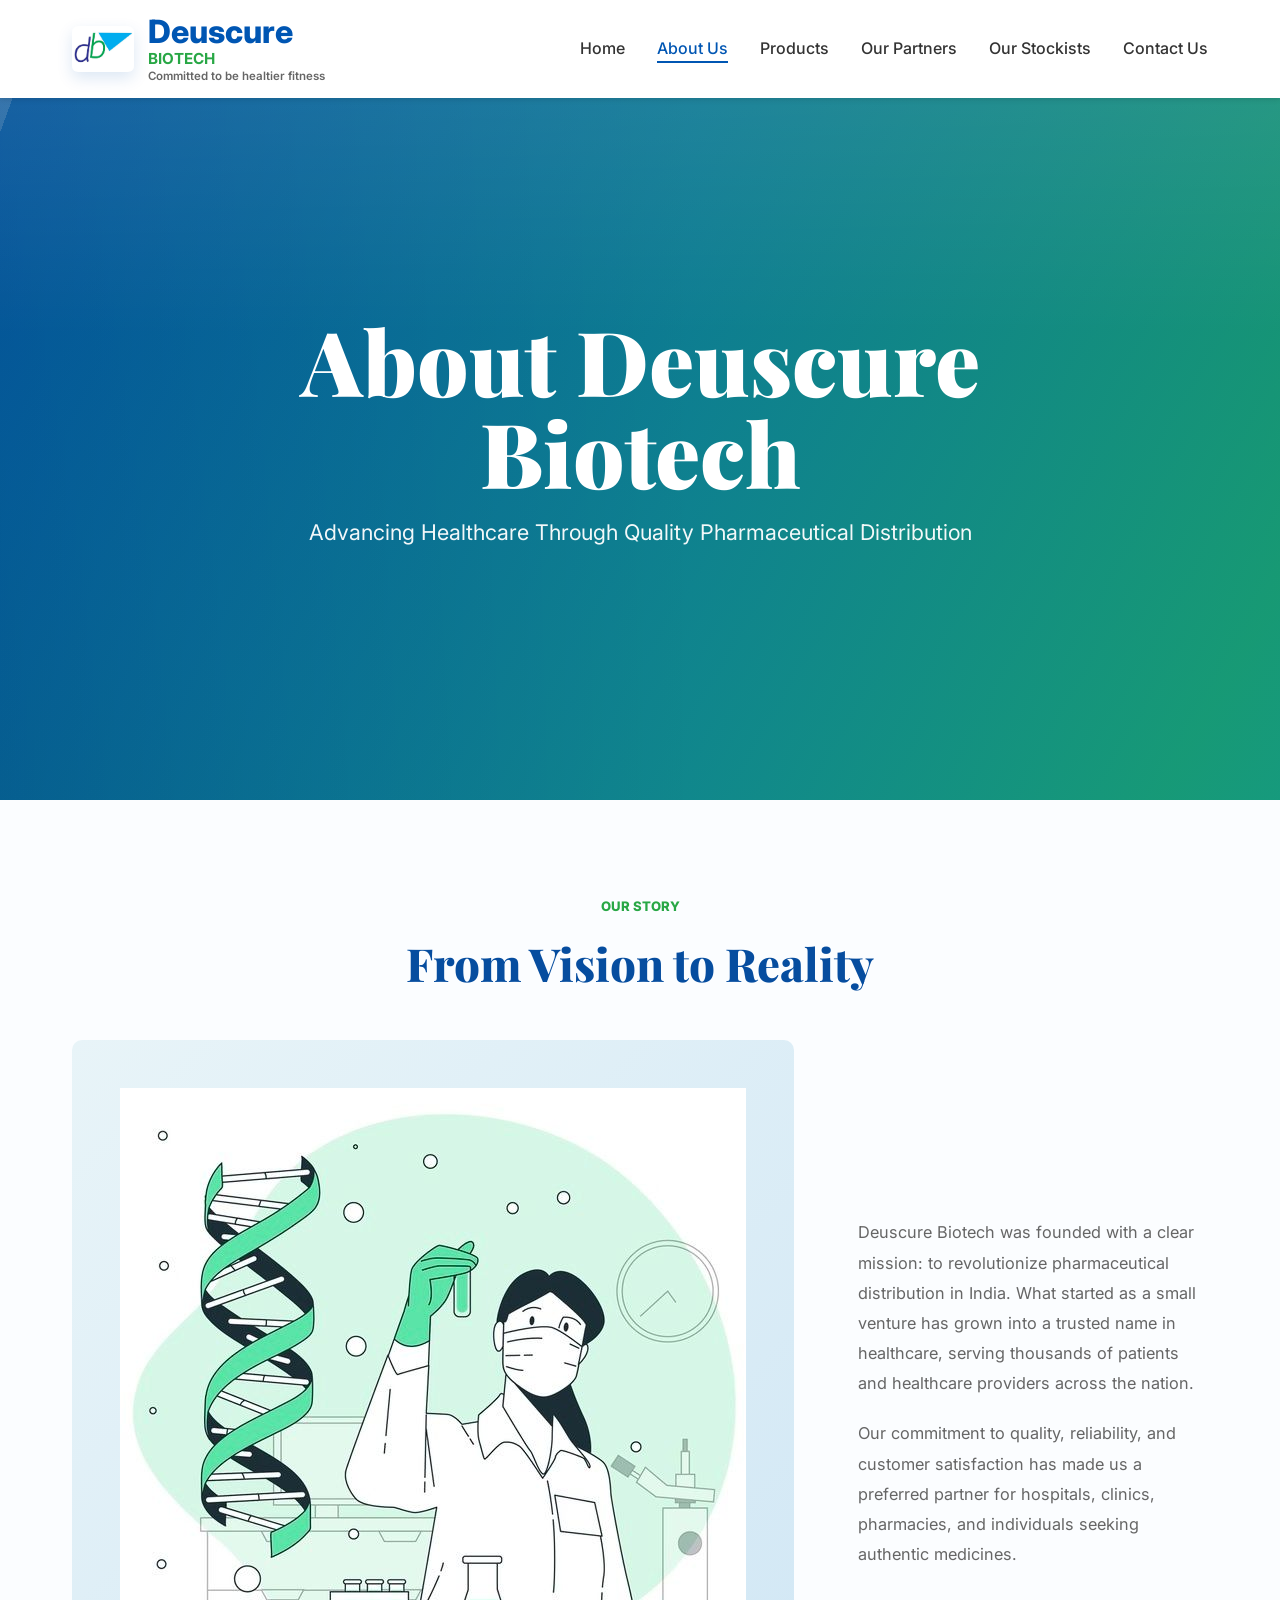
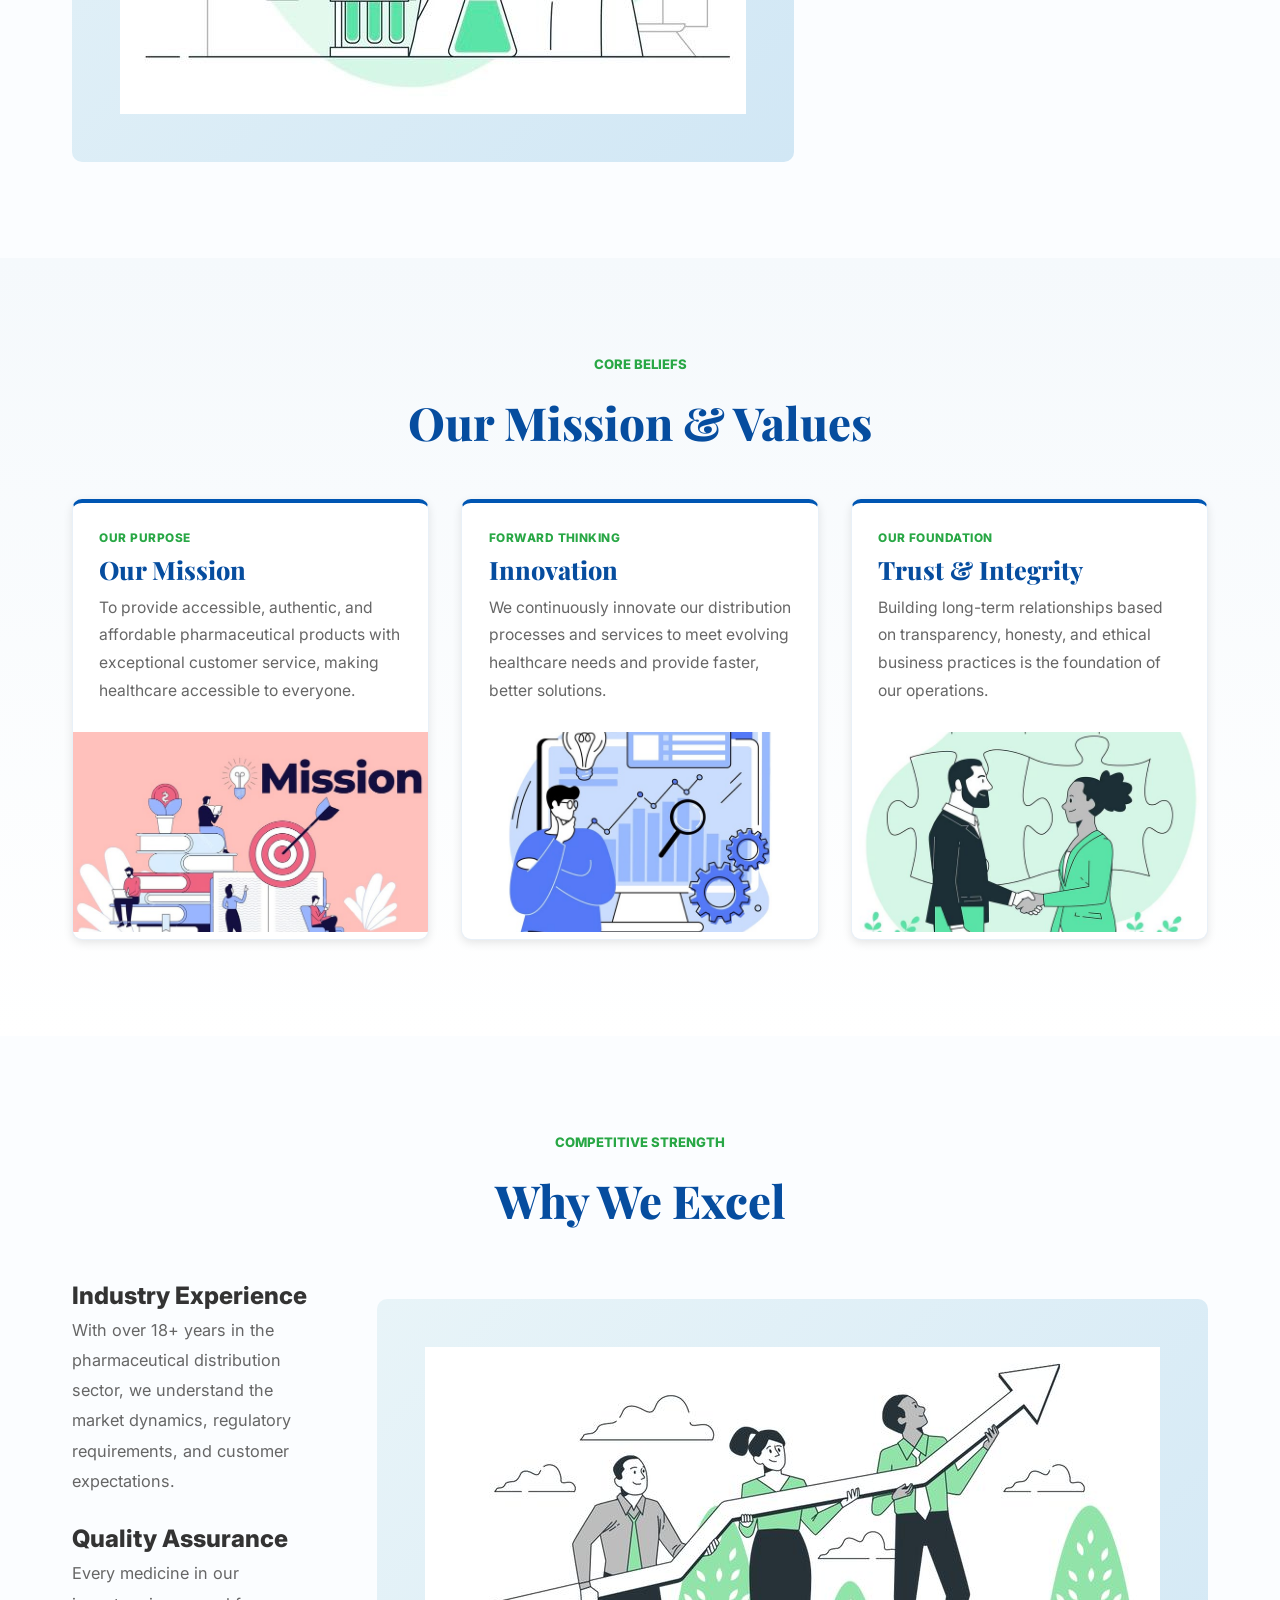
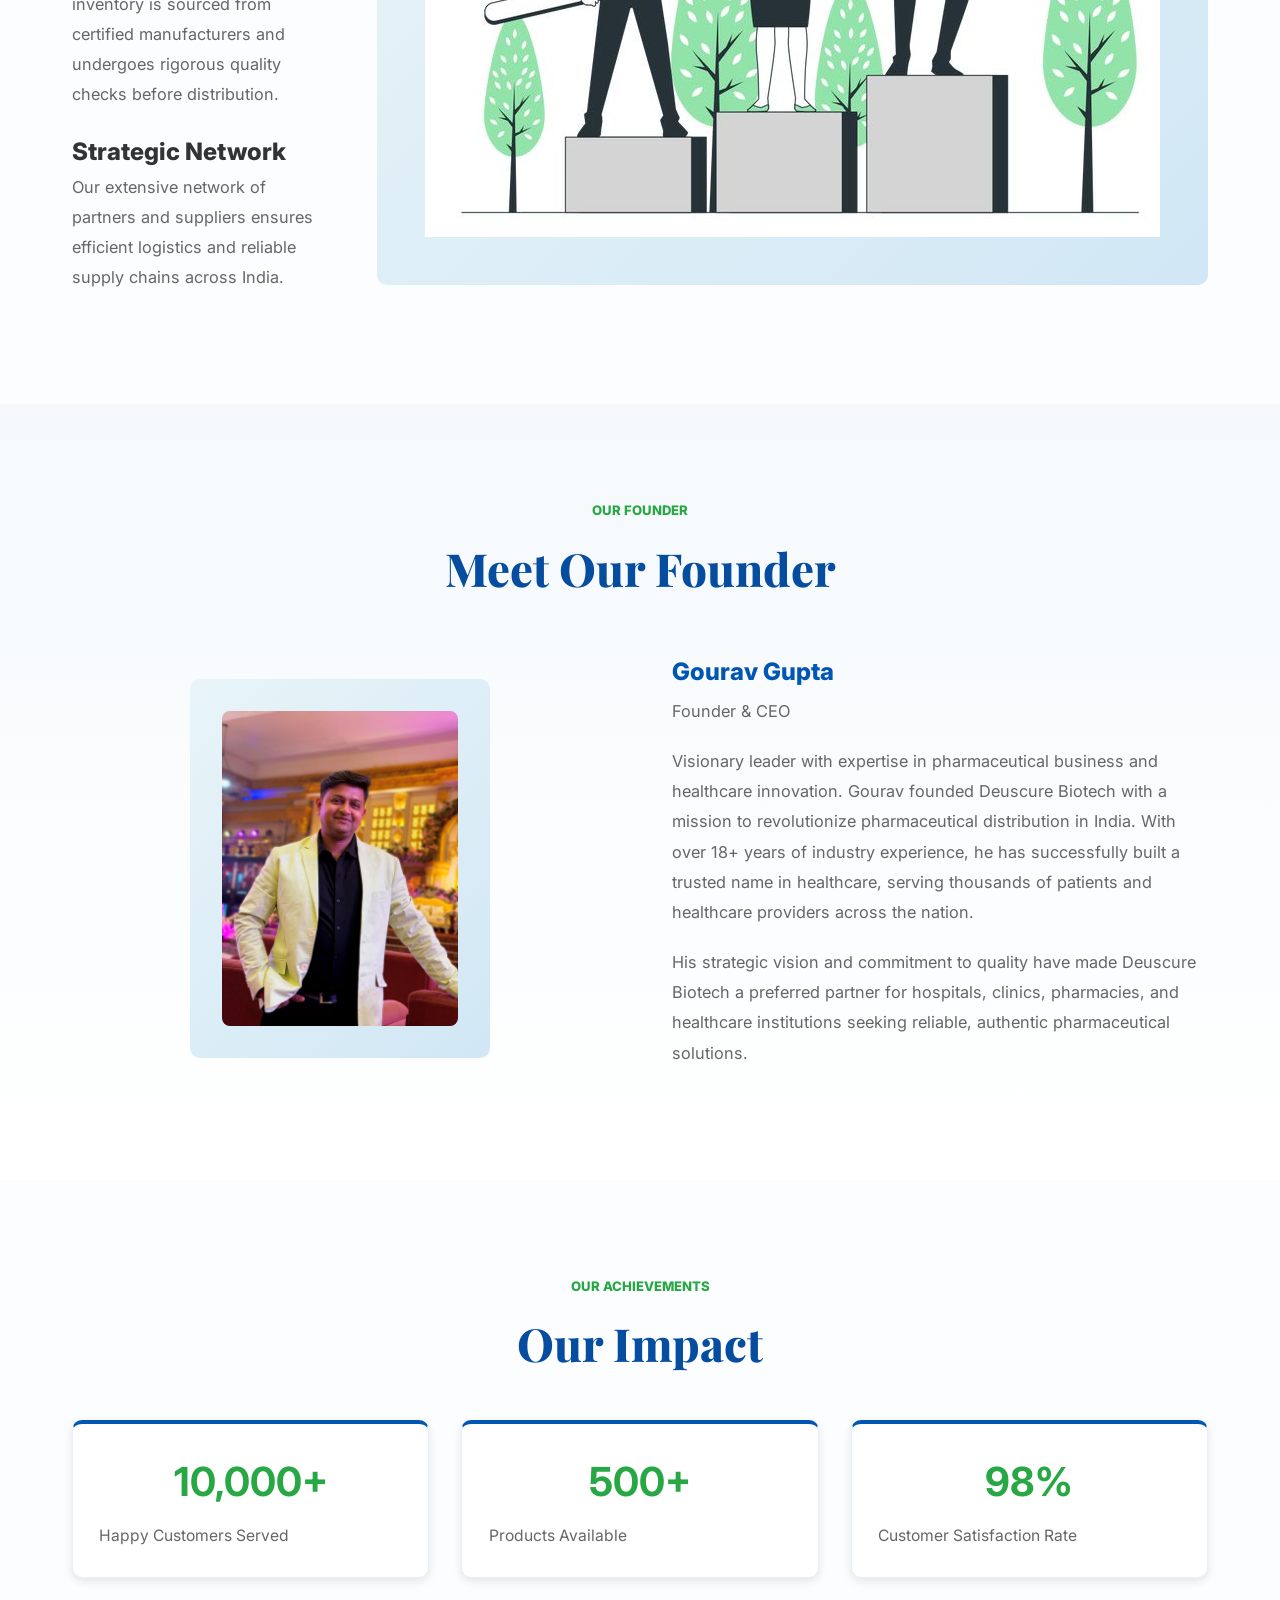
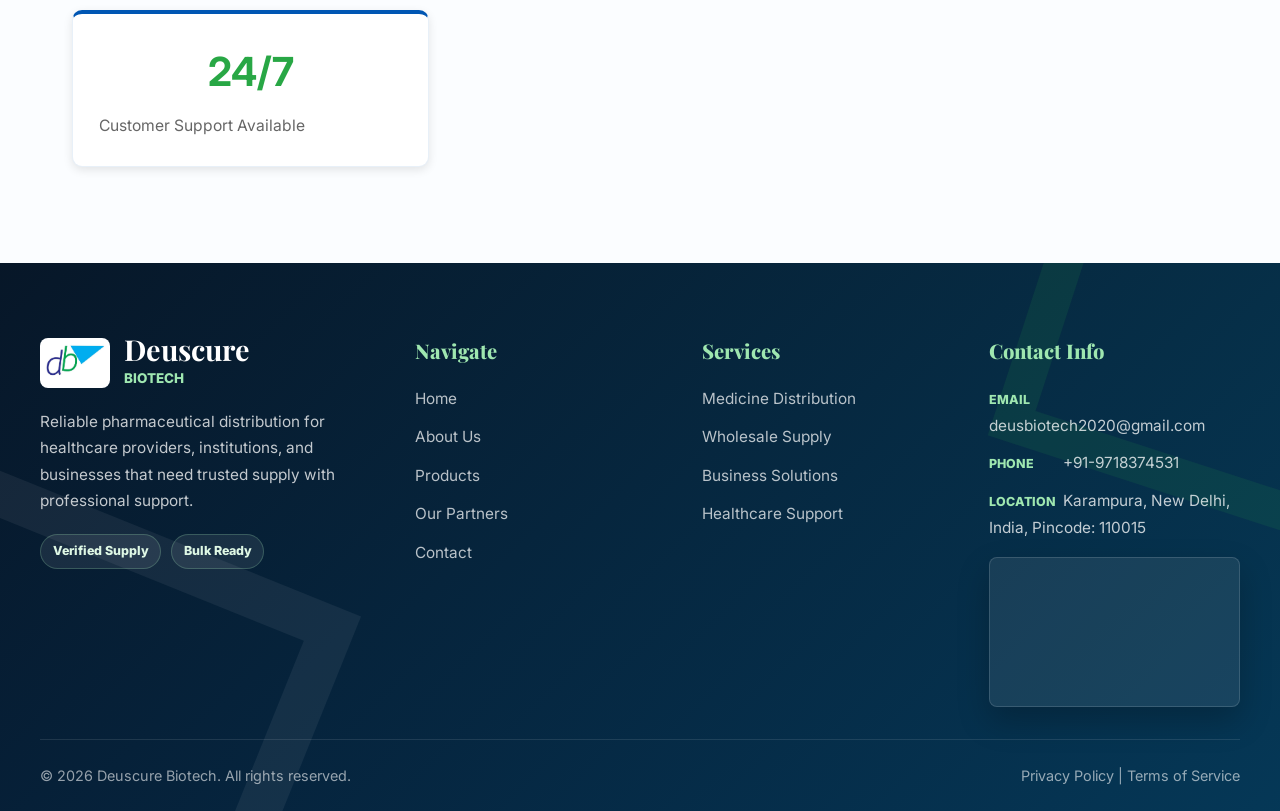
==== about.html @ aea845fb "Deuscure" ====
<!DOCTYPE html>
<html lang="en">
<head>
    <meta charset="UTF-8">
    <meta name="viewport" content="width=device-width, initial-scale=1.0">
    <title>About Us - Deuscure Biotech</title>
    <link rel="icon" href="IMAGES/LANDING-PAGE/favicon.ico" type="image/x-icon">
    <link rel="preconnect" href="https://fonts.googleapis.com">
    <link rel="preconnect" href="https://fonts.gstatic.com" crossorigin>
    <link href="https://fonts.googleapis.com/css2?family=Inter:wght@400;500;600;700;800;900&family=Playfair+Display:wght@700;800&display=swap" rel="stylesheet">
    <link rel="stylesheet" href="styles.css">
</head>
<body class="landing-page">
    <!-- Loading Animation -->
    <div class="splash-screen">
        <div class="splash-content">
            <div class="splash-logo-container">
                <div class="splash-logo-glow"></div>
                <div class="splash-logo">
                    <img src="IMAGES/LANDING-PAGE/Nev-bag-logo.jpeg" alt="Deuscure Biotech logo">
                </div>
            </div>
            <div class="splash-text">
                <div class="brand-name">Deuscure</div>
                <div class="brand-subtitle">Biotech</div>
            </div>
            <div class="loading-dots">
                <div class="dot"></div>
                <div class="dot"></div>
                <div class="dot"></div>
            </div>
        </div>
    </div>

    <!-- Header & Navigation -->
    <header>
        <nav class="navbar">
            <a href="index.html" class="logo landing-logo">
                <img class="nav-logo-image" src="IMAGES/LANDING-PAGE/Nev-bag-logo.jpeg" alt="Deuscure Biotech logo">
                <span class="brand-wordmark">
                    <span class="brand-main">Deuscure</span>
                    <span class="brand-sub">Biotech</span>
                    <span class="brand-tagline">Committed to be healtier fitness</span>
                </span>
            </a>
            <ul>
                <li><a href="index.html" class="nav-link">Home</a></li>
                <li><a href="about.html" class="nav-link">About Us</a></li>
                <li><a href="products.html" class="nav-link">Products</a></li>
                <li><a href="partners.html" class="nav-link">Our Partners</a></li>
                <li><a href="stockits.html" class="nav-link">Our Stockists</a></li>
                <li><a href="contact.html" class="nav-link">Contact Us</a></li>
            </ul>
            <button class="mobile-toggle">☰</button>
        </nav>
    </header>

    <!-- Hero Section -->
    <section class="hero landing-hero">
        <div class="hero-content">
            <h1>About Deuscure Biotech</h1>
            <p>Advancing Healthcare Through Quality Pharmaceutical Distribution</p>
        </div>
    </section>

    <!-- Company Info Section -->
    <section class="container landing-section">
        <p class="section-eyebrow">Our Story</p>
        <h2 class="section-title">From Vision to Reality</h2>
        <div class="about-grid landing-trust-grid" style="margin-top: 2.5rem;">
            <div class="about-image">
                <img src="IMAGES/ABOUT-US/Our Story.jpg" alt="Our Story - Deuscure Biotech journey">
            </div>
            <div class="about-content">
                <p>Deuscure Biotech was founded with a clear mission: to revolutionize pharmaceutical distribution in India. What started as a small venture has grown into a trusted name in healthcare, serving thousands of patients and healthcare providers across the nation.</p>
                <p style="margin-top: 1.25rem;">Our commitment to quality, reliability, and customer satisfaction has made us a preferred partner for hospitals, clinics, pharmacies, and individuals seeking authentic medicines.</p>
            </div>
        </div>
    </section>

    <!-- Mission & Values Section -->
    <section class="landing-muted-section">
        <div class="container landing-section">
            <p class="section-eyebrow">Core Beliefs</p>
            <h2 class="section-title">Our Mission & Values</h2>
            
            <div class="cards-grid landing-services-grid" style="margin-top: 2.5rem;">
                <div class="card service-card">
                    <div class="card-body">
                        <p class="service-label">Our Purpose</p>
                        <h3 class="card-title">Our Mission</h3>
                        <p class="card-text">To provide accessible, authentic, and affordable pharmaceutical products with exceptional customer service, making healthcare accessible to everyone.</p>
                    </div>
                    <img src="IMAGES/ABOUT-US/Our Mission.jpeg" alt="Our Mission" style="width: 100%; height: 200px; object-fit: cover; margin-top: auto;">
                </div>

                <div class="card service-card">
                    <div class="card-body">
                        <p class="service-label">Forward Thinking</p>
                        <h3 class="card-title">Innovation</h3>
                        <p class="card-text">We continuously innovate our distribution processes and services to meet evolving healthcare needs and provide faster, better solutions.</p>
                    </div>
                    <img src="IMAGES/ABOUT-US/Innovation.jpg" alt="Innovation" style="width: 100%; height: 200px; object-fit: cover; margin-top: auto;">
                </div>

                <div class="card service-card">
                    <div class="card-body">
                        <p class="service-label">Our Foundation</p>
                        <h3 class="card-title">Trust & Integrity</h3>
                        <p class="card-text">Building long-term relationships based on transparency, honesty, and ethical business practices is the foundation of our operations.</p>
                    </div>
                    <img src="IMAGES/ABOUT-US/Trust & Integrity.jpg" alt="Trust & Integrity" style="width: 100%; height: 200px; object-fit: cover; margin-top: auto;">
                </div>
            </div>
        </div>
    </section>

    <!-- Company Details Section -->
    <section class="container landing-section">
        <p class="section-eyebrow">Competitive Strength</p>
        <h2 class="section-title">Why We Excel</h2>
        <div class="about-grid landing-trust-grid" style="margin-top: 2.5rem;">
            <div class="about-content">
                <h3>Industry Experience</h3>
                <p>With over 18+ years in the pharmaceutical distribution sector, we understand the market dynamics, regulatory requirements, and customer expectations.</p>
                
                <h3 style="margin-top: 1.5rem;">Quality Assurance</h3>
                <p>Every medicine in our inventory is sourced from certified manufacturers and undergoes rigorous quality checks before distribution.</p>
                
                <h3 style="margin-top: 1.5rem;">Strategic Network</h3>
                <p>Our extensive network of partners and suppliers ensures efficient logistics and reliable supply chains across India.</p>
            </div>
            <div class="about-image">
                <img src="IMAGES/ABOUT-US/Competitive Strength.jpg" alt="Competitive Strength - Why We Excel">
            </div>
        </div>
    </section>

    <!-- Team Section -->
    <section class="landing-muted-section">
        <div class="container landing-section">
            <p class="section-eyebrow">Our Founder</p>
            <h2 class="section-title">Meet Our Founder</h2>
            
            <div class="about-grid landing-trust-grid" style="margin-top: 3rem;">
                <div class="founder-image">
                    <img src="IMAGES/ABOUT-US/Founder-Pic.JPG" alt="Gourav Gupta - Founder & CEO">
                </div>
                <div class="about-content">
                    <h3 class="member-name">Gourav Gupta</h3>
                    <p class="member-role">Founder & CEO</p>
                    <p style="margin-top: 1.25rem;">Visionary leader with expertise in pharmaceutical business and healthcare innovation. Gourav founded Deuscure Biotech with a mission to revolutionize pharmaceutical distribution in India. With over 18+ years of industry experience, he has successfully built a trusted name in healthcare, serving thousands of patients and healthcare providers across the nation.</p>
                    <p style="margin-top: 1.25rem;">His strategic vision and commitment to quality have made Deuscure Biotech a preferred partner for hospitals, clinics, pharmacies, and healthcare institutions seeking reliable, authentic pharmaceutical solutions.</p>
                </div>
            </div>
        </div>
    </section>

    <!-- Company Stats Section -->
    <section class="container landing-section">
        <p class="section-eyebrow">Our Achievements</p>
        <h2 class="section-title">Our Impact</h2>
        <div class="cards-grid landing-services-grid" style="margin-top: 2.5rem; text-align: center;">
            <div class="card service-card">
                <div class="card-body">
                    <h2 style="font-size: 2.5rem; color: var(--secondary-color); margin-bottom: 0.5rem;">10,000+</h2>
                    <p class="card-text">Happy Customers Served</p>
                </div>
            </div>

            <div class="card service-card">
                <div class="card-body">
                    <h2 style="font-size: 2.5rem; color: var(--secondary-color); margin-bottom: 0.5rem;">500+</h2>
                    <p class="card-text">Products Available</p>
                </div>
            </div>

            <div class="card service-card">
                <div class="card-body">
                    <h2 style="font-size: 2.5rem; color: var(--secondary-color); margin-bottom: 0.5rem;">98%</h2>
                    <p class="card-text">Customer Satisfaction Rate</p>
                </div>
            </div>

            <div class="card service-card">
                <div class="card-body">
                    <h2 style="font-size: 2.5rem; color: var(--secondary-color); margin-bottom: 0.5rem;">24/7</h2>
                    <p class="card-text">Customer Support Available</p>
                </div>
            </div>
        </div>
    </section>

    <!-- Footer -->
    <footer class="landing-footer">
        <div class="footer-content">
            <div class="footer-section footer-brand-section">
                <div class="footer-brand">
                    <img src="IMAGES/LANDING-PAGE/Nev-bag-logo.jpeg" alt="Deuscure Biotech logo">
                    <div>
                        <strong>Deuscure</strong>
                        <span>Biotech</span>
                    </div>
                </div>
                <p>Reliable pharmaceutical distribution for healthcare providers, institutions, and businesses that need trusted supply with professional support.</p>
                <div class="footer-badges">
                    <span>Verified Supply</span>
                    <span>Bulk Ready</span>
                </div>
            </div>
            <div class="footer-section">
                <h4>Navigate</h4>
                <ul>
                    <li><a href="index.html">Home</a></li>
                    <li><a href="about.html">About Us</a></li>
                    <li><a href="products.html">Products</a></li>
                    <li><a href="partners.html">Our Partners</a></li>
                    <li><a href="contact.html">Contact</a></li>
                </ul>
            </div>
            <div class="footer-section">
                <h4>Services</h4>
                <ul>
                    <li><a href="products.html">Medicine Distribution</a></li>
                    <li><a href="products.html">Wholesale Supply</a></li>
                    <li><a href="contact.html">Business Solutions</a></li>
                    <li><a href="contact.html">Healthcare Support</a></li>
                </ul>
            </div>
            <div class="footer-section">
                <h4>Contact Info</h4>
                <p><span>Email</span> deusbiotech2020@gmail.com</p>
                <p><span>Phone</span> +91-9718374531</p>
                <p><span>Location</span> Karampura, New Delhi, India, Pincode: 110015</p>
                <div class="footer-map">
                    <iframe
                        title="Deuscure Biotech location map"
                        src="https://www.google.com/maps?q=Karampura,%20New%20Delhi,%20India%20110015&output=embed"
                        loading="lazy"
                        referrerpolicy="no-referrer-when-downgrade">
                    </iframe>
                </div>
            </div>
        </div>
        <div class="footer-bottom">
            <p>&copy; 2026 Deuscure Biotech. All rights reserved.</p>
            <p>Privacy Policy | Terms of Service</p>
        </div>
    </footer>

    <script src="main.js"></script>
</body>
</html>
---- styles.css ----
/* ===================================
   DEUSCURE BIOTECH - MAIN STYLES
   =================================== */

* {
  margin: 0;
  padding: 0;
  box-sizing: border-box;
}

:root {
  --primary-color: #0056B3;
  --secondary-color: #28A745;
  --accent-color: #E8F4F8;
  --text-dark: #333333;
  --text-color: #333333;
  --text-light: #666666;
  --white: #FFFFFF;
  --light-gray: #F5F5F5;
  --border-color: #DDDDDD;
  --danger: #DC3545;
  --warning: #FFC107;
  --success: #28A745;
}

body {
  font-family: 'Segoe UI', Tahoma, Geneva, Verdana, sans-serif;
  line-height: 1.6;
  color: var(--text-dark);
  background-color: var(--white);
}

/* ===================================
   HEADER & NAVIGATION
   =================================== */

header {
  background-color: var(--white);
  box-shadow: 0 2px 5px rgba(0, 0, 0, 0.1);
  position: sticky;
  top: 0;
  z-index: 1000;
}

.navbar {
  display: flex;
  justify-content: space-between;
  align-items: center;
  padding: 1rem 2rem;
  max-width: 1200px;
  margin: 0 auto;
}

.logo {
  font-size: 1.8rem;
  font-weight: bold;
  color: var(--primary-color);
  text-decoration: none;
  display: flex;
  align-items: center;
  gap: 0.5rem;
}

.logo-icon {
  width: 40px;
  height: 40px;
  background: linear-gradient(135deg, var(--primary-color), var(--secondary-color));
  border-radius: 50%;
  display: flex;
  align-items: center;
  justify-content: center;
  color: white;
  font-weight: bold;
  font-size: 1.2rem;
}

nav ul {
  display: flex;
  list-style: none;
  gap: 2rem;
}

nav a {
  text-decoration: none;
  color: var(--text-dark);
  font-weight: 500;
  transition: color 0.3s ease;
  position: relative;
}

nav a::after {
  content: '';
  position: absolute;
  bottom: -5px;
  left: 0;
  width: 0;
  height: 2px;
  background-color: var(--primary-color);
  transition: width 0.3s ease;
}

nav a:hover::after {
  width: 100%;
}

nav a:hover {
  color: var(--primary-color);
}

nav a.active {
  color: var(--primary-color);
}

nav a.active::after {
  width: 100%;
}

.mobile-toggle {
  display: none;
  background: none;
  border: none;
  cursor: pointer;
  font-size: 1.5rem;
}

/* ===================================
   HERO SECTION
   =================================== */

.hero {
  background: linear-gradient(135deg, var(--primary-color), #004085);
  color: var(--white);
  padding: 6rem 2rem;
  text-align: center;
  position: relative;
  overflow: hidden;
}

.hero::before {
  content: '';
  position: absolute;
  top: -50%;
  right: -10%;
  width: 500px;
  height: 500px;
  background: rgba(255, 255, 255, 0.05);
  border-radius: 50%;
}

.hero::after {
  content: '';
  position: absolute;
  bottom: -30%;
  left: -5%;
  width: 300px;
  height: 300px;
  background: rgba(255, 255, 255, 0.03);
  border-radius: 50%;
}

.hero-content {
  max-width: 800px;
  margin: 0 auto;
  position: relative;
  z-index: 1;
}

.hero h1 {
  font-size: 3.5rem;
  margin-bottom: 1rem;
  font-weight: 700;
}

.hero h2 {
  font-size: 2.5rem;
  margin-bottom: 1rem;
  font-weight: 700;
}

.hero p {
  font-size: 1.3rem;
  margin-bottom: 2rem;
  opacity: 0.95;
}

/* ===================================
   BUTTONS
   =================================== */

.btn {
  display: inline-block;
  padding: 0.8rem 2rem;
  border-radius: 5px;
  text-decoration: none;
  font-weight: 600;
  transition: all 0.3s ease;
  border: none;
  cursor: pointer;
  font-size: 1rem;
}

.btn-primary {
  background-color: var(--secondary-color);
  color: var(--white);
}

.btn-primary:hover {
  background-color: #218838;
  transform: translateY(-2px);
  box-shadow: 0 5px 15px rgba(40, 167, 69, 0.3);
}

.btn-secondary {
  background-color: var(--primary-color);
  color: var(--white);
}

.btn-secondary:hover {
  background-color: #004085;
  transform: translateY(-2px);
  box-shadow: 0 5px 15px rgba(0, 86, 179, 0.3);
}

.btn-outline {
  border: 2px solid var(--white);
  background-color: transparent;
  color: var(--white);
}

.btn-outline:hover {
  background-color: var(--white);
  color: var(--primary-color);
}

/* ===================================
   CONTAINER & SECTIONS
   =================================== */

.container {
  max-width: 1200px;
  margin: 0 auto;
  padding: 0 2rem;
}

section {
  padding: 4rem 2rem;
}

.section-title {
  text-align: center;
  font-size: 2.5rem;
  color: var(--primary-color);
  margin-bottom: 1rem;
  font-weight: 700;
}

.section-subtitle {
  text-align: center;
  color: var(--text-light);
  font-size: 1.1rem;
  margin-bottom: 3rem;
}

/* ===================================
   LANDING PAGE ENHANCEMENTS
   =================================== */

.landing-page {
  font-family: 'Inter', 'Segoe UI', 'Trebuchet MS', Arial, sans-serif;
  background: #fbfdff;
}

.landing-logo {
  gap: 0.85rem;
}

.nav-logo-image {
  width: 62px;
  height: 46px;
  object-fit: contain;
  display: block;
  background: var(--white);
  border-radius: 6px;
  box-shadow: 0 6px 16px rgba(0, 86, 179, 0.14);
}

.brand-wordmark {
  display: flex;
  flex-direction: column;
  line-height: 1;
}

.brand-main {
  font-size: 2rem;
  font-weight: 800;
  color: var(--primary-color);
}

.brand-sub {
  font-size: 0.95rem;
  font-weight: 700;
  color: var(--secondary-color);
  text-transform: uppercase;
  margin-top: 0.18rem;
}

.brand-tagline {
  font-size: 0.72rem;
  font-weight: 600;
  color: var(--text-light);
  margin-top: 0.28rem;
  white-space: nowrap;
}

.landing-page section {
  padding-top: 6rem;
  padding-bottom: 6rem;
}

.landing-page .section-title {
  font-family: 'Playfair Display', Georgia, 'Times New Roman', serif;
  font-size: 2.85rem;
  font-weight: 800;
  color: #064d9f;
  text-wrap: balance;
}

.landing-page .section-subtitle {
  max-width: 760px;
  margin-left: auto;
  margin-right: auto;
  font-size: 1.18rem;
  line-height: 1.8;
  text-align: center;
  letter-spacing: normal;
}

.section-eyebrow {
  text-align: center;
  color: var(--secondary-color);
  font-size: 0.82rem;
  font-weight: 800;
  text-transform: uppercase;
  margin-bottom: 0.65rem;
}

.landing-hero {
  min-height: 78vh;
  display: flex;
  align-items: center;
  background:
    linear-gradient(120deg, rgba(0, 86, 179, 0.92), rgba(21, 151, 116, 0.82), rgba(12, 161, 216, 0.88)),
    linear-gradient(45deg, #003d7a, #17a2b8, #28a745, #0056b3);
  background-size: 180% 180%, 260% 260%;
  background-attachment: fixed;
  animation: landingColorFlow 12s ease-in-out infinite;
}

.landing-hero::before {
  width: 100%;
  height: 100%;
  top: 0;
  right: 0;
  border-radius: 0;
  background:
    linear-gradient(110deg, transparent 0 18%, rgba(255, 255, 255, 0.16) 18% 30%, transparent 30% 100%);
  transform: translateX(-35%);
  animation: landingPinnedLight 7s ease-in-out infinite;
}

.landing-hero::after {
  width: 100%;
  height: 100%;
  left: 0;
  bottom: 0;
  border-radius: 0;
  background:
    linear-gradient(180deg, rgba(255, 255, 255, 0.08), transparent 34%),
    linear-gradient(90deg, rgba(0, 0, 0, 0.12), transparent 55%);
}

.landing-hero .hero-content {
  max-width: 940px;
}

.landing-hero h1 {
  font-family: 'Playfair Display', Georgia, 'Times New Roman', serif;
  font-size: clamp(3rem, 7vw, 5.7rem);
  line-height: 1.02;
  font-weight: 900;
  text-wrap: balance;
}

.landing-hero p {
  max-width: 760px;
  margin-left: auto;
  margin-right: auto;
  font-size: 1.35rem;
  line-height: 1.8;
  text-align: center;
  letter-spacing: normal;
}

.landing-page .card-title {
  font-family: 'Inter', 'Segoe UI', Arial, sans-serif;
  font-size: 1.38rem;
  font-weight: 800;
}

.landing-page .card-text,
.landing-page .about-content p,
.landing-page .about-content li {
  font-size: 1.02rem;
  line-height: 1.85;
  text-align: left;
  letter-spacing: normal;
}

.landing-muted-section {
  background:
    linear-gradient(180deg, #f5f9fc 0%, #ffffff 100%);
}

.landing-services-grid {
  align-items: stretch;
  gap: 2.25rem;
}

.service-card {
  border-top: 0;
  border: 1px solid rgba(0, 86, 179, 0.09);
  border-radius: 8px;
  box-shadow: 0 18px 42px rgba(0, 55, 112, 0.1);
  background: rgba(255, 255, 255, 0.96);
  position: relative;
}

.service-card::after {
  content: "";
  position: absolute;
  inset: auto 1.35rem 0;
  height: 3px;
  border-radius: 999px 999px 0 0;
  background: linear-gradient(90deg, var(--primary-color), #17a2b8, var(--secondary-color));
  opacity: 0;
  transition: opacity 0.3s ease;
}

.service-card:hover::after {
  opacity: 1;
}

.service-card .card-header {
  background:
    linear-gradient(135deg, rgba(232, 244, 248, 0.95), rgba(255, 255, 255, 0.94));
  border-bottom: 1px solid rgba(0, 86, 179, 0.08);
}

.service-card .card-icon {
  width: 68px;
  height: 68px;
  display: grid;
  place-items: center;
  margin: 0 auto;
  border-radius: 8px;
  background: var(--white);
  box-shadow: 0 10px 24px rgba(0, 86, 179, 0.12);
}

.service-card-featured {
  overflow: hidden;
}

.service-video-wrap {
  aspect-ratio: 16 / 9;
  background: #e8f4f8;
  border-bottom: 1px solid rgba(0, 86, 179, 0.08);
  overflow: hidden;
}

.service-video {
  width: 100%;
  height: 100%;
  display: block;
  object-fit: cover;
  transform: scale(1.01);
  transition: transform 0.45s ease, filter 0.45s ease;
  filter: saturate(1.04) contrast(1.02);
}

.service-card:hover .service-video {
  transform: scale(1.06);
  filter: saturate(1.12) contrast(1.06);
}

.service-label {
  color: var(--secondary-color);
  font-family: 'Inter', 'Segoe UI', Arial, sans-serif;
  font-size: 0.74rem;
  font-weight: 800;
  text-transform: uppercase;
  margin-bottom: 0.45rem;
  letter-spacing: 0.04em;
}

.landing-services-grid .card-body {
  padding: 1.65rem;
}

.landing-services-grid .card-title {
  font-family: 'Playfair Display', Georgia, 'Times New Roman', serif;
  font-size: 1.58rem;
  line-height: 1.2;
  color: #064d9f;
}

.landing-services-grid .card-text {
  font-size: 0.98rem;
  line-height: 1.78;
  text-align: left;
  letter-spacing: normal;
}

.landing-trust-grid {
  gap: 5rem;
}

.trust-panel {
  min-height: 420px;
  padding: 1.25rem;
  border-radius: 8px;
  color: var(--white);
  background:
    linear-gradient(135deg, rgba(255, 255, 255, 0.92), rgba(232, 244, 248, 0.96)),
    linear-gradient(45deg, #0056b3, #28a745);
  border: 1px solid rgba(0, 86, 179, 0.14);
  box-shadow: 0 24px 50px rgba(0, 86, 179, 0.16);
  display: flex;
  flex-direction: column;
  justify-content: space-between;
  position: relative;
  overflow: hidden;
}

.trust-panel::after {
  content: "";
  position: absolute;
  right: -70px;
  top: -70px;
  width: 220px;
  height: 220px;
  border: 34px solid rgba(0, 86, 179, 0.08);
  transform: rotate(24deg);
}

.trust-image-card {
  position: relative;
  z-index: 1;
  min-height: 220px;
  padding: 1.5rem;
  border-radius: 8px;
  background: var(--white);
  display: flex;
  align-items: center;
  justify-content: center;
  box-shadow: inset 0 0 0 1px rgba(0, 86, 179, 0.08);
}

.trust-image-card img {
  width: min(82%, 360px);
  height: auto;
  display: block;
  object-fit: contain;
  image-rendering: auto;
  filter: saturate(1.05) contrast(1.04);
}

.trust-image-badge {
  position: absolute;
  left: 1.25rem;
  bottom: 1.25rem;
  padding: 0.8rem 1rem;
  border-radius: 8px;
  background: rgba(0, 86, 179, 0.94);
  box-shadow: 0 14px 28px rgba(0, 86, 179, 0.24);
}

.trust-image-badge span {
  display: block;
  font-size: 0.76rem;
  font-weight: 800;
  text-transform: uppercase;
  opacity: 0.86;
  margin-bottom: 0.35rem;
}

.trust-image-badge strong {
  display: block;
  font-family: 'Playfair Display', Georgia, 'Times New Roman', serif;
  font-size: clamp(2rem, 4vw, 3.25rem);
  line-height: 1;
}

.trust-metrics {
  position: relative;
  z-index: 1;
  display: grid;
  gap: 1rem;
  margin-top: 1rem;
}

.trust-metrics div {
  padding: 1rem;
  border: 1px solid rgba(0, 86, 179, 0.12);
  border-radius: 8px;
  background: rgba(255, 255, 255, 0.78);
  color: var(--text-dark);
}

.trust-metrics strong,
.trust-metrics span {
  display: block;
}

.trust-metrics strong {
  font-size: 1.1rem;
  color: var(--primary-color);
}

.trust-metrics span {
  color: var(--text-light);
  font-size: 0.92rem;
}

.trust-content h3 {
  font-family: 'Playfair Display', Georgia, 'Times New Roman', serif;
  color: var(--primary-color);
  margin-bottom: 1rem;
  text-align: left;
}

.trust-content h3 + p {
  margin-bottom: 2rem;
}

.commitment-list {
  color: var(--text-light);
}

.landing-page .about-content h3 {
  font-weight: 800;
}

.landing-page .about-content ul {
  list-style: none;
  margin-left: 0;
}

.landing-page .about-content li {
  position: relative;
  padding-left: 1.8rem;
}

.landing-page .about-content li::before {
  content: "";
  position: absolute;
  left: 0;
  top: 0.78rem;
  width: 0.65rem;
  height: 0.65rem;
  border-radius: 2px;
  background: linear-gradient(135deg, var(--secondary-color), #17a2b8);
  transform: rotate(45deg);
}

.landing-cta {
  padding: 6rem 2rem;
  background:
    linear-gradient(180deg, #ffffff 0%, #eef7fb 100%);
}

.cta-shell {
  max-width: 1180px;
  margin: 0 auto;
  padding: 3.25rem;
  border-radius: 8px;
  color: var(--white);
  background:
    linear-gradient(135deg, rgba(0, 68, 143, 0.97), rgba(18, 150, 139, 0.92)),
    linear-gradient(45deg, #0056b3, #28a745, #17a2b8);
  background-size: 180% 180%;
  box-shadow: 0 28px 70px rgba(0, 74, 143, 0.22);
  display: grid;
  grid-template-columns: minmax(0, 1.45fr) minmax(280px, 0.75fr);
  gap: 2rem;
  align-items: center;
  position: relative;
  overflow: hidden;
  animation: landingColorFlow 12s ease-in-out infinite;
}

.cta-shell::before {
  content: "";
  position: absolute;
  inset: 1px;
  border-radius: 8px;
  border: 1px solid rgba(255, 255, 255, 0.18);
  pointer-events: none;
}

.cta-shell::after {
  content: "";
  position: absolute;
  right: -120px;
  top: -120px;
  width: 340px;
  height: 340px;
  border: 42px solid rgba(255, 255, 255, 0.1);
  transform: rotate(28deg);
}

.cta-copy,
.cta-proof-panel {
  position: relative;
  z-index: 1;
}

.cta-copy .section-eyebrow {
  text-align: left;
  color: rgba(255, 255, 255, 0.78);
}

.cta-copy h2 {
  font-family: 'Playfair Display', Georgia, 'Times New Roman', serif;
  font-size: clamp(2.45rem, 5vw, 4.4rem);
  line-height: 1.04;
  margin-bottom: 1rem;
}

.cta-copy p:not(.section-eyebrow) {
  max-width: 710px;
  font-size: 1.18rem;
  line-height: 1.85;
  color: rgba(255, 255, 255, 0.9);
  text-align: left;
  letter-spacing: normal;
}

.cta-actions {
  display: flex;
  gap: 1rem;
  flex-wrap: wrap;
  margin-top: 2rem;
}

.cta-primary {
  background: var(--white);
  color: var(--primary-color);
  box-shadow: 0 14px 30px rgba(0, 0, 0, 0.18);
}

.cta-primary:hover {
  background: #f4fbff;
  color: var(--primary-color);
}

.cta-secondary {
  border: 1px solid rgba(255, 255, 255, 0.45);
  color: var(--white);
  background: rgba(255, 255, 255, 0.08);
}

.cta-secondary:hover {
  background: rgba(255, 255, 255, 0.16);
  transform: translateY(-2px);
}

.cta-proof-panel {
  display: grid;
  gap: 1rem;
}

.cta-proof-panel div {
  padding: 1.15rem 1.25rem;
  border-radius: 8px;
  background: rgba(255, 255, 255, 0.12);
  border: 1px solid rgba(255, 255, 255, 0.18);
  backdrop-filter: blur(10px);
}

.cta-proof-panel strong,
.cta-proof-panel span {
  display: block;
}

.cta-proof-panel strong {
  font-size: 1.35rem;
  margin-bottom: 0.2rem;
}

.cta-proof-panel span {
  color: rgba(255, 255, 255, 0.8);
  font-size: 0.94rem;
}

@keyframes landingColorFlow {
  0% {
    background-position: 0% 50%, 0% 50%;
  }
  50% {
    background-position: 100% 50%, 100% 50%;
  }
  100% {
    background-position: 0% 50%, 0% 50%;
  }
}

@keyframes landingPinnedLight {
  0%, 100% {
    transform: translateX(-40%);
    opacity: 0.45;
  }
  50% {
    transform: translateX(32%);
    opacity: 0.85;
  }
}

/* ===================================
   CARDS
   =================================== */

.cards-grid {
  display: grid;
  grid-template-columns: repeat(auto-fit, minmax(280px, 1fr));
  gap: 2rem;
  margin-top: 3rem;
}

.card {
  background: var(--white);
  border-radius: 10px;
  overflow: hidden;
  box-shadow: 0 3px 10px rgba(0, 0, 0, 0.1);
  transition: all 0.3s ease;
  border-top: 4px solid var(--primary-color);
}

.card:hover {
  transform: translateY(-5px);
  box-shadow: 0 8px 20px rgba(0, 0, 0, 0.15);
}

.card-header {
  background-color: var(--accent-color);
  padding: 2rem 1.5rem;
  text-align: center;
}

.card-icon {
  font-size: 2.5rem;
  margin-bottom: 1rem;
}

.card-body {
  padding: 1.5rem;
}

.card-title {
  font-size: 1.3rem;
  color: var(--primary-color);
  margin-bottom: 0.5rem;
  font-weight: 600;
}

.card-text {
  color: var(--text-light);
  line-height: 1.6;
  text-align: left;
  letter-spacing: normal;
}

/* ===================================
   ABOUT SECTION
   =================================== */

.about-grid {
  display: grid;
  grid-template-columns: 1fr 1fr;
  gap: 4rem;
  align-items: center;
}

.about-image {
  background: linear-gradient(135deg, var(--accent-color), #D1E7F5);
  padding: 3rem;
  border-radius: 10px;
  display: flex;
  align-items: center;
  justify-content: center;
  min-height: 350px;
  font-size: 4rem;
}

.founder-image {
  background: linear-gradient(135deg, var(--accent-color), #D1E7F5);
  padding: 2rem;
  border-radius: 10px;
  display: flex;
  align-items: center;
  justify-content: center;
  min-height: auto;
  max-width: 300px;
  margin: 0 auto;
}

.founder-image img {
  width: 100%;
  height: auto;
  border-radius: 8px;
  display: block;
  max-height: 400px;
  object-fit: cover;
}

.about-content h2 {
  font-size: 2rem;
  color: var(--primary-color);
  margin-bottom: 1rem;
  text-align: left;
}

.about-content h3 {
  font-size: 1.5rem;
  text-align: left;
}

.about-content p {
  color: var(--text-light);
  margin-bottom: 1rem;
  line-height: 1.8;
  text-align: left;
  letter-spacing: normal;
}

.about-content ul {
  margin-left: 1.5rem;
  color: var(--text-light);
}

.about-content li {
  margin-bottom: 0.5rem;
}

.team-members {
  display: grid;
  grid-template-columns: repeat(auto-fit, minmax(250px, 1fr));
  gap: 2rem;
  margin-top: 3rem;
}

.team-member {
  text-align: center;
  padding: 2rem;
  background: var(--light-gray);
  border-radius: 10px;
  transition: all 0.3s ease;
}

.team-member:hover {
  background: var(--accent-color);
  transform: scale(1.02);
}

.member-avatar {
  width: 120px;
  height: 120px;
  background: linear-gradient(135deg, var(--primary-color), var(--secondary-color));
  border-radius: 50%;
  display: flex;
  align-items: center;
  justify-content: center;
  color: var(--white);
  font-size: 3rem;
  margin: 0 auto 1rem;
}

.member-name {
  font-size: 1.2rem;
  font-weight: 600;
  color: var(--primary-color);
  margin-bottom: 0.3rem;
}

.member-role {
  color: var(--text-light);
  font-size: 0.95rem;
  margin-bottom: 0.5rem;
}

/* ===================================
   STOCKISTS PAGE
   =================================== */

.stockists-list {
  display: grid;
  gap: 1.5rem;
  margin-top: 2.5rem;
  max-width: 100%;
}

.stockist-panel {
  padding: 2rem;
  background: var(--white);
  border-radius: 12px;
  border-left: 4px solid var(--primary-color);
  box-shadow: 0 2px 8px rgba(0, 0, 0, 0.08);
  max-width: 100%;
  min-width: 0;
  overflow-wrap: anywhere;
  word-break: break-word;
}

.stockist-panel h3 {
  font-size: 1.3rem;
  color: var(--primary-color);
  margin-bottom: 0.5rem;
  line-height: 1.35;
}

.stockist-panel address,
.stockist-panel .stockist-address {
  color: var(--text-light);
  line-height: 1.6;
  margin-bottom: 1rem;
  font-style: normal;
}

.stockist-panel .stockist-phone {
  color: var(--text-dark);
  font-weight: 500;
}

.stockist-panel--secondary {
  border-left-color: var(--secondary-color);
}

.stockist-panel--secondary h3 {
  color: var(--secondary-color);
}

.stockist-panel--teal {
  border-left-color: #17a2b8;
}

.stockist-panel--teal h3 {
  color: #17a2b8;
}

.stockist-panel--success {
  border-left-color: var(--success);
}

.stockist-panel--success h3 {
  color: var(--success);
}

.stockist-panel--warning {
  border-left-color: var(--warning);
}

.stockist-panel--warning h3 {
  color: #856404;
}

.stockist-panel--danger {
  border-left-color: var(--danger);
}

.stockist-panel--danger h3 {
  color: var(--danger);
}

/* ===================================
   CONTACT FORM
   =================================== */

.contact-container {
  max-width: 600px;
  margin: 0 auto;
}

.form-group {
  margin-bottom: 1.5rem;
}

label {
  display: block;
  margin-bottom: 0.5rem;
  font-weight: 500;
  color: var(--text-dark);
}

input[type="text"],
input[type="email"],
input[type="phone"],
input[type="number"],
textarea,
select {
  width: 100%;
  padding: 0.8rem;
  border: 1px solid var(--border-color);
  border-radius: 5px;
  font-family: inherit;
  font-size: 1rem;
  transition: border-color 0.3s ease;
}

input:focus,
textarea:focus,
select:focus {
  outline: none;
  border-color: var(--primary-color);
  box-shadow: 0 0 5px rgba(0, 86, 179, 0.3);
}

textarea {
  resize: vertical;
  min-height: 120px;
}

.form-success {
  color: var(--success);
  margin-top: 1rem;
  padding: 1rem;
  background-color: #D4EDDA;
  border-radius: 5px;
  display: none;
}

.form-error {
  color: var(--danger);
  font-size: 0.9rem;
  margin-top: 0.3rem;
}

/* ===================================
   PRODUCT SECTION
   =================================== */

.products-grid {
  display: grid;
  grid-template-columns: repeat(auto-fill, minmax(280px, 1fr));
  gap: 2.25rem;
  margin-top: 2rem;
}

.product-card {
  background: rgba(255, 255, 255, 0.96);
  border-radius: 8px;
  overflow: hidden;
  box-shadow: 0 18px 42px rgba(0, 55, 112, 0.1);
  transition: all 0.3s ease;
  display: flex;
  flex-direction: column;
  border: 1px solid rgba(0, 86, 179, 0.09);
  position: relative;
}

.product-card::after {
  content: "";
  position: absolute;
  inset: auto 1.35rem 0;
  height: 3px;
  border-radius: 999px 999px 0 0;
  background: linear-gradient(90deg, var(--primary-color), #17a2b8, var(--secondary-color));
  opacity: 0;
  transition: opacity 0.3s ease;
}

.product-card:hover {
  transform: translateY(-5px);
  box-shadow: 0 8px 20px rgba(0, 0, 0, 0.15);
}

.product-card:hover::after {
  opacity: 1;
}

.product-image {
  background:
    linear-gradient(135deg, rgba(232, 244, 248, 0.95), rgba(255, 255, 255, 0.94));
  border-bottom: 1px solid rgba(0, 86, 179, 0.08);
  height: 260px;
  display: flex;
  align-items: center;
  justify-content: center;
  padding: 1rem;
  position: relative;
}

.product-image img {
  width: 100%;
  height: 100%;
  object-fit: contain;
  display: block;
  border-radius: 8px;
  mix-blend-mode: multiply;
}

.product-image-button {
  width: 100%;
  height: 100%;
  border: 0;
  background: transparent;
  cursor: zoom-in;
  padding: 0;
}

.gallery-arrow,
.modal-gallery-arrow {
  width: 2.35rem;
  height: 2.35rem;
  border: 1px solid rgba(0, 86, 179, 0.16);
  border-radius: 999px;
  display: grid;
  place-items: center;
  background: rgba(255, 255, 255, 0.94);
  color: var(--primary-color);
  cursor: pointer;
  font-size: 1.55rem;
  font-weight: 800;
  line-height: 1;
  box-shadow: 0 10px 24px rgba(0, 86, 179, 0.12);
  transition: transform 0.25s ease, background 0.25s ease, color 0.25s ease;
  z-index: 2;
}

.gallery-arrow:hover,
.modal-gallery-arrow:hover {
  background: var(--primary-color);
  color: var(--white);
  transform: translateY(-1px);
}

.gallery-arrow {
  position: absolute;
  top: 50%;
  transform: translateY(-50%);
}

.gallery-arrow:hover {
  transform: translateY(-50%) scale(1.04);
}

.gallery-arrow-prev {
  left: 0.75rem;
}

.gallery-arrow-next {
  right: 0.75rem;
}

.product-thumbnails {
  display: grid;
  grid-template-columns: repeat(auto-fit, minmax(54px, 1fr));
  gap: 0.55rem;
  padding: 0.75rem 1rem 0;
  background: var(--white);
}

.product-thumbnail {
  aspect-ratio: 1 / 1;
  border: 1px solid rgba(0, 86, 179, 0.14);
  border-radius: 8px;
  background: #f7fbfd;
  padding: 0.25rem;
  cursor: pointer;
  overflow: hidden;
  transition: border-color 0.25s ease, box-shadow 0.25s ease;
}

.product-thumbnail.active {
  border-color: var(--secondary-color);
  box-shadow: 0 0 0 2px rgba(40, 167, 69, 0.16);
}

.product-thumbnail img {
  width: 100%;
  height: 100%;
  object-fit: contain;
  display: block;
  mix-blend-mode: multiply;
}

.product-info {
  padding: 1.5rem;
  flex: 1;
  display: flex;
  flex-direction: column;
}

.product-card-heading {
  display: flex;
  align-items: flex-start;
  justify-content: space-between;
  gap: 1rem;
  margin-bottom: 0.85rem;
}

.product-name {
  font-family: 'Playfair Display', Georgia, 'Times New Roman', serif;
  font-size: 1.58rem;
  line-height: 1.2;
  font-weight: 800;
  color: #064d9f;
  margin-bottom: 0;
}

.product-description {
  color: var(--text-light);
  font-size: 0.98rem;
  line-height: 1.78;
  margin-bottom: 1rem;
  flex: 1;
}

.product-details {
  list-style: none;
  margin: 0 0 1.25rem;
  display: grid;
  gap: 0.72rem;
}

.product-details li {
  color: var(--text-light);
  font-size: 0.92rem;
  line-height: 1.55;
  position: relative;
  padding-left: 1.15rem;
}

.product-details li::before {
  content: "";
  position: absolute;
  left: 0;
  top: 0.52rem;
  width: 0.42rem;
  height: 0.42rem;
  border-radius: 2px;
  background: var(--secondary-color);
  transform: rotate(45deg);
}

.product-stock {
  display: inline-flex;
  align-items: center;
  white-space: nowrap;
  border-radius: 999px;
  padding: 0.38rem 0.72rem;
  font-size: 0.78rem;
  font-weight: 800;
  background: #D4EDDA;
}

.stock-available {
  color: var(--success);
}

.stock-limited {
  color: var(--warning);
}

.stock-unavailable {
  color: var(--danger);
}

.product-details-button {
  width: 100%;
  margin-top: auto;
  border: 1px solid rgba(0, 86, 179, 0.18);
  border-radius: 8px;
  background: linear-gradient(135deg, var(--primary-color), #17a2b8);
  color: var(--white);
  cursor: pointer;
  font-weight: 800;
  padding: 0.78rem 1rem;
  transition: transform 0.25s ease, box-shadow 0.25s ease;
}

.product-details-button:hover {
  transform: translateY(-2px);
  box-shadow: 0 12px 24px rgba(0, 86, 179, 0.18);
}

.modal-open {
  overflow: hidden;
}

.product-modal {
  position: fixed;
  inset: 0;
  z-index: 5000;
  display: none;
  padding: 1.5rem;
}

.product-modal.active {
  display: grid;
  place-items: center;
}

.product-modal-backdrop {
  position: absolute;
  inset: 0;
  background: rgba(7, 21, 38, 0.72);
  backdrop-filter: blur(6px);
}

.product-modal-dialog {
  position: relative;
  z-index: 1;
  width: min(1120px, 100%);
  max-height: min(88vh, 900px);
  display: grid;
  grid-template-columns: minmax(300px, 0.9fr) minmax(0, 1.1fr);
  overflow: hidden;
  border-radius: 8px;
  background: var(--white);
  box-shadow: 0 28px 80px rgba(0, 0, 0, 0.35);
}

.product-modal-close {
  position: absolute;
  top: 0.9rem;
  right: 0.9rem;
  z-index: 3;
  width: 2.45rem;
  height: 2.45rem;
  display: grid;
  place-items: center;
  border: 1px solid rgba(0, 86, 179, 0.16);
  border-radius: 999px;
  background: rgba(255, 255, 255, 0.96);
  color: var(--primary-color);
  cursor: pointer;
  font-size: 1.5rem;
  line-height: 1;
}

.product-modal-gallery {
  min-height: 460px;
  display: grid;
  place-items: center;
  padding: 2.5rem 1.5rem;
  background:
    linear-gradient(135deg, rgba(232, 244, 248, 0.95), rgba(255, 255, 255, 0.94));
  position: relative;
}

.product-modal-gallery img {
  width: 100%;
  height: min(58vh, 520px);
  object-fit: contain;
  display: block;
  mix-blend-mode: multiply;
}

.modal-gallery-arrow {
  position: absolute;
  top: 50%;
  transform: translateY(-50%);
}

.modal-gallery-prev {
  left: 1rem;
}

.modal-gallery-next {
  right: 1rem;
}

.modal-image-count {
  position: absolute;
  left: 50%;
  bottom: 1rem;
  transform: translateX(-50%);
  padding: 0.35rem 0.7rem;
  border-radius: 999px;
  background: rgba(0, 86, 179, 0.92);
  color: var(--white);
  font-size: 0.78rem;
  font-weight: 800;
}

.product-modal-content {
  max-height: min(88vh, 900px);
  overflow-y: auto;
  padding: 2.25rem;
}

.product-modal-heading {
  display: flex;
  align-items: flex-start;
  justify-content: space-between;
  gap: 1rem;
  margin-bottom: 1.4rem;
}

.product-modal-heading h3 {
  font-family: 'Playfair Display', Georgia, 'Times New Roman', serif;
  color: #064d9f;
  font-size: clamp(2rem, 4vw, 3rem);
  line-height: 1;
}

.product-modal-info h4 {
  margin: 1.5rem 0 0.55rem;
  color: var(--primary-color);
  font-size: 1.05rem;
}

.product-modal-info h4:first-child {
  margin-top: 0;
}

.product-modal-info p,
.product-modal-info li {
  color: var(--text-light);
  line-height: 1.75;
  font-size: 0.98rem;
}

.product-modal-info p + p {
  margin-top: 0.45rem;
}

.product-modal-info ul {
  margin-left: 1.2rem;
}

.product-modal-note {
  margin-top: 1rem;
  font-weight: 700;
}

.filter-section {
  display: flex;
  gap: 1rem;
  margin-bottom: 2rem;
  flex-wrap: wrap;
}

.filter-btn {
  padding: 0.7rem 1.15rem;
  border: 1px solid rgba(0, 86, 179, 0.18);
  background: rgba(255, 255, 255, 0.94);
  color: var(--primary-color);
  border-radius: 8px;
  cursor: pointer;
  transition: all 0.3s ease;
  font-weight: 800;
  box-shadow: 0 10px 24px rgba(0, 86, 179, 0.08);
}

.filter-btn:hover,
.filter-btn.active {
  background: linear-gradient(135deg, var(--primary-color), #17a2b8);
  color: var(--white);
  transform: translateY(-2px);
}

/* ===================================
   STOCK STATUS SECTION
   =================================== */

.stock-list {
  margin-top: 2rem;
}

.stock-item {
  display: grid;
  grid-template-columns: 2fr 1fr 1fr;
  gap: 1rem;
  padding: 1.5rem;
  background: rgba(255, 255, 255, 0.96);
  border-radius: 8px;
  margin-bottom: 1rem;
  align-items: center;
  border: 1px solid rgba(0, 86, 179, 0.09);
  border-left: 4px solid var(--primary-color);
  box-shadow: 0 18px 42px rgba(0, 55, 112, 0.1);
  transition: all 0.3s ease;
}

.stock-item:hover {
  transform: translateY(-4px);
  box-shadow: 0 8px 20px rgba(0, 0, 0, 0.15);
}

.stock-name {
  font-family: 'Playfair Display', Georgia, 'Times New Roman', serif;
  font-size: 1.28rem;
  font-weight: 800;
  color: #064d9f;
}

.stock-quantity {
  text-align: center;
  font-size: 1.2rem;
  font-weight: bold;
}

.stock-status-badge {
  padding: 0.5rem 1rem;
  border-radius: 8px;
  text-align: center;
  font-weight: 800;
  font-size: 0.9rem;
}

.badge-available {
  background-color: #D4EDDA;
  color: var(--success);
}

.badge-limited {
  background-color: #FFF3CD;
  color: #856404;
}

.badge-unavailable {
  background-color: #F8D7DA;
  color: var(--danger);
}

/* ===================================
   FOOTER
   =================================== */

footer {
  background-color: var(--text-dark);
  color: var(--white);
  padding: 3rem 2rem 1rem;
  margin-top: 4rem;
}

.landing-footer {
  margin-top: 0;
  padding: 4.5rem 2rem 1.5rem;
  background:
    linear-gradient(135deg, rgba(7, 21, 38, 0.98), rgba(4, 52, 86, 0.96)),
    linear-gradient(45deg, #0056b3, #28a745);
  position: relative;
  overflow: hidden;
}

.landing-footer::before {
  content: "";
  position: absolute;
  left: -120px;
  bottom: -130px;
  width: 330px;
  height: 330px;
  border: 44px solid rgba(255, 255, 255, 0.06);
  transform: rotate(22deg);
}

.landing-footer::after {
  content: "";
  position: absolute;
  right: -110px;
  top: -120px;
  width: 280px;
  height: 280px;
  border: 38px solid rgba(40, 167, 69, 0.12);
  transform: rotate(18deg);
}

.footer-content {
  display: grid;
  grid-template-columns: 1.35fr repeat(3, minmax(160px, 1fr));
  gap: 2.25rem;
  max-width: 1200px;
  margin: 0 auto 2rem;
  position: relative;
  z-index: 1;
}

.footer-section h4 {
  margin-bottom: 1.15rem;
  color: #9fe7b0;
  font-family: 'Playfair Display', Georgia, 'Times New Roman', serif;
  font-size: 1.26rem;
  font-weight: 800;
}

.footer-section ul {
  list-style: none;
}

.footer-section ul li {
  margin-bottom: 0.8rem;
}

.footer-section p {
  margin-bottom: 0.72rem;
  color: rgba(255, 255, 255, 0.76);
  font-size: 0.96rem;
  line-height: 1.72;
}

.footer-section p span {
  display: inline-block;
  min-width: 70px;
  color: #9fe7b0;
  font-weight: 800;
  font-size: 0.78rem;
  text-transform: uppercase;
}

.footer-section a {
  color: rgba(255, 255, 255, 0.72);
  text-decoration: none;
  transition: color 0.3s ease, padding-left 0.3s ease;
  font-size: 0.96rem;
}

.footer-section a:hover {
  color: #9fe7b0;
  padding-left: 0.3rem;
}

.footer-brand {
  display: flex;
  align-items: center;
  gap: 0.9rem;
  margin-bottom: 1.2rem;
}

.footer-brand img {
  width: 70px;
  height: 50px;
  object-fit: contain;
  border-radius: 8px;
  background: var(--white);
  padding: 0.25rem;
}

.footer-brand strong,
.footer-brand span {
  display: block;
}

.footer-brand strong {
  font-family: 'Playfair Display', Georgia, 'Times New Roman', serif;
  font-size: 1.8rem;
  line-height: 1;
}

.footer-brand span {
  color: #9fe7b0;
  font-size: 0.84rem;
  font-weight: 800;
  text-transform: uppercase;
  margin-top: 0.25rem;
}

.footer-badges {
  display: flex;
  flex-wrap: wrap;
  gap: 0.65rem;
  margin-top: 1.2rem;
}

.footer-badges span {
  padding: 0.42rem 0.72rem;
  border: 1px solid rgba(159, 231, 176, 0.24);
  border-radius: 999px;
  color: #dff8e5;
  background: rgba(255, 255, 255, 0.08);
  font-size: 0.78rem;
  font-weight: 800;
}

.footer-map {
  margin-top: 1rem;
  height: 150px;
  border-radius: 8px;
  overflow: hidden;
  border: 1px solid rgba(255, 255, 255, 0.14);
  box-shadow: 0 14px 32px rgba(0, 0, 0, 0.22);
  background: rgba(255, 255, 255, 0.08);
}

.footer-map iframe {
  width: 100%;
  height: 100%;
  display: block;
  border: 0;
  filter: saturate(0.95) contrast(1.03);
}

.footer-bottom {
  max-width: 1200px;
  margin: 0 auto;
  display: flex;
  justify-content: space-between;
  gap: 1rem;
  flex-wrap: wrap;
  border-top: 1px solid rgba(255, 255, 255, 0.1);
  padding-top: 1.5rem;
  color: rgba(255, 255, 255, 0.58);
  position: relative;
  z-index: 1;
  font-size: 0.9rem;
}

/* ===================================
   UTILITY CLASSES
   =================================== */

.text-center {
  text-align: center;
}

.text-primary {
  color: var(--primary-color);
}

.text-secondary {
  color: var(--secondary-color);
}

.text-muted {
  color: var(--text-light);
}

.mt-1 {
  margin-top: 0.5rem;
}

.mt-2 {
  margin-top: 1rem;
}

.mt-3 {
  margin-top: 1.5rem;
}

.mb-1 {
  margin-bottom: 0.5rem;
}

.mb-2 {
  margin-bottom: 1rem;
}

.mb-3 {
  margin-bottom: 1.5rem;
}

/* ===================================
   PARTNERS SECTION
   =================================== */

.partners-grid {
  display: grid;
  grid-template-columns: repeat(auto-fill, minmax(280px, 1fr));
  gap: 2.25rem;
  margin-top: 2rem;
}

.partner-card {
  background: rgba(255, 255, 255, 0.96);
  border-radius: 8px;
  overflow: hidden;
  box-shadow: 0 18px 42px rgba(0, 55, 112, 0.1);
  transition: all 0.3s ease;
  display: flex;
  flex-direction: column;
  border: 1px solid rgba(0, 86, 179, 0.09);
  position: relative;
}

.partner-card::after {
  content: "";
  position: absolute;
  inset: auto 1.35rem 0;
  height: 3px;
  border-radius: 999px 999px 0 0;
  background: linear-gradient(90deg, var(--primary-color), #17a2b8, var(--secondary-color));
  opacity: 0;
  transition: opacity 0.3s ease;
}

.partner-card:hover {
  transform: translateY(-5px);
  box-shadow: 0 8px 20px rgba(0, 0, 0, 0.15);
}

.partner-card:hover::after {
  opacity: 1;
}

.partner-header {
  background:
    linear-gradient(135deg, rgba(232, 244, 248, 0.95), rgba(255, 255, 255, 0.94));
  border-bottom: 1px solid rgba(0, 86, 179, 0.08);
  padding: 2rem 1.5rem;
  text-align: center;
}

.partner-icon {
  font-size: 2.5rem;
  margin-bottom: 1rem;
}

.partner-info {
  padding: 1.5rem;
  flex: 1;
  display: flex;
  flex-direction: column;
}

.partner-name {
  font-family: 'Playfair Display', Georgia, 'Times New Roman', serif;
  font-size: 1.58rem;
  line-height: 1.2;
  font-weight: 800;
  color: #064d9f;
  margin-bottom: 0.5rem;
}

.partner-category {
  color: var(--secondary-color);
  font-size: 0.74rem;
  margin-bottom: 0.8rem;
  font-weight: 800;
  text-transform: uppercase;
  display: inline-block;
  background: rgba(40, 167, 69, 0.09);
  padding: 0.34rem 0.72rem;
  border-radius: 8px;
  width: fit-content;
}

.partner-description {
  color: var(--text-light);
  font-size: 0.98rem;
  line-height: 1.78;
  margin-bottom: 1rem;
  flex: 1;
}

.partner-established {
  font-size: 0.9rem;
  color: var(--secondary-color);
  font-weight: 600;
}

/* ===================================
   LOADING ANIMATION
   =================================== */

.splash-screen {
  position: fixed;
  top: 0;
  left: 0;
  width: 100%;
  height: 100%;
  background: linear-gradient(135deg, #0056B3 0%, #28A745 50%, #17a2b8 100%);
  background-size: 400% 400%;
  display: flex;
  align-items: center;
  justify-content: center;
  z-index: 9999;
  opacity: 1;
  visibility: visible;
  transition: opacity 0.6s ease, visibility 0.6s ease;
  animation: bgGradientShift 8s ease infinite;
  overflow: hidden;
}

.splash-screen::before {
  content: '';
  position: absolute;
  top: -50%;
  right: -10%;
  width: 500px;
  height: 500px;
  background: radial-gradient(circle, rgba(255, 255, 255, 0.1) 0%, transparent 70%);
  border-radius: 50%;
  animation: floatBlob 6s ease-in-out infinite;
}

.splash-screen::after {
  content: '';
  position: absolute;
  bottom: -30%;
  left: -5%;
  width: 400px;
  height: 400px;
  background: radial-gradient(circle, rgba(255, 255, 255, 0.08) 0%, transparent 70%);
  border-radius: 50%;
  animation: floatBlobReverse 7s ease-in-out infinite;
}

.splash-screen.hidden {
  opacity: 0;
  visibility: hidden;
}

.splash-content {
  text-align: center;
  display: flex;
  flex-direction: column;
  align-items: center;
  gap: 2.5rem;
  position: relative;
  z-index: 1;
}

.splash-logo-container {
  position: relative;
  width: 180px;
  height: 140px;
  display: flex;
  align-items: center;
  justify-content: center;
}

.splash-logo-glow {
  position: absolute;
  width: 180px;
  height: 140px;
  background: radial-gradient(circle, rgba(255, 255, 255, 0.2) 0%, transparent 70%);
  border-radius: 50%;
  animation: glowPulse 3s ease-in-out infinite;
}

.splash-logo {
  position: relative;
  width: 160px;
  height: 120px;
  display: flex;
  align-items: center;
  justify-content: center;
  background: rgba(255, 255, 255, 0.12);
  backdrop-filter: blur(10px);
  border-radius: 20px;
  border: 1px solid rgba(255, 255, 255, 0.2);
  box-shadow: 0 8px 32px 0 rgba(31, 38, 135, 0.37);
  animation: logoSlideIn 0.9s cubic-bezier(0.34, 1.56, 0.64, 1) forwards;
  transform-origin: center;
}

.splash-logo img {
  width: 85%;
  height: 85%;
  object-fit: contain;
  filter: drop-shadow(0 4px 12px rgba(0, 0, 0, 0.15));
}

.splash-logo .logo-icon {
  font-size: 4rem;
  animation: iconBounce 2s ease-in-out infinite;
}

.splash-text {
  display: flex;
  flex-direction: column;
  gap: 0.8rem;
  animation: textSlideUp 0.9s ease-out 0.3s forwards;
  opacity: 0;
}

.splash-text .brand-name {
  font-size: 2.8rem;
  font-weight: 900;
  color: var(--white);
  font-family: 'Playfair Display', Georgia, serif;
  letter-spacing: -1px;
  text-shadow: 0 4px 16px rgba(0, 0, 0, 0.2);
}

.splash-text .brand-subtitle {
  font-size: 1rem;
  color: rgba(255, 255, 255, 0.85);
  font-weight: 600;
  letter-spacing: 0.12em;
  text-transform: uppercase;
  text-shadow: 0 2px 8px rgba(0, 0, 0, 0.15);
}

.loading-dots {
  display: flex;
  justify-content: center;
  gap: 0.6rem;
  animation: dotsContainerFadeIn 0.8s ease-out 0.6s forwards;
  opacity: 0;
}

.dot {
  width: 8px;
  height: 8px;
  border-radius: 50%;
  background: rgba(255, 255, 255, 0.7);
  animation: dotPulse 1.4s ease-in-out infinite;
}

.dot:nth-child(2) {
  animation-delay: 0.2s;
}

.dot:nth-child(3) {
  animation-delay: 0.4s;
}

@keyframes bgGradientShift {
  0% {
    background-position: 0% 50%;
  }
  50% {
    background-position: 100% 50%;
  }
  100% {
    background-position: 0% 50%;
  }
}

@keyframes floatBlob {
  0%, 100% {
    transform: translate(0, 0);
    opacity: 0.8;
  }
  50% {
    transform: translate(30px, -30px);
    opacity: 0.5;
  }
}

@keyframes floatBlobReverse {
  0%, 100% {
    transform: translate(0, 0);
    opacity: 0.7;
  }
  50% {
    transform: translate(-30px, 30px);
    opacity: 0.4;
  }
}

@keyframes glowPulse {
  0%, 100% {
    box-shadow: 0 0 30px rgba(255, 255, 255, 0.2), inset 0 0 30px rgba(255, 255, 255, 0.1);
    transform: scale(1);
  }
  50% {
    box-shadow: 0 0 50px rgba(255, 255, 255, 0.4), inset 0 0 50px rgba(255, 255, 255, 0.15);
    transform: scale(1.05);
  }
}

@keyframes logoSlideIn {
  0% {
    transform: translateY(-30px) scale(0.8);
    opacity: 0;
  }
  100% {
    transform: translateY(0) scale(1);
    opacity: 1;
  }
}

@keyframes iconBounce {
  0%, 100% {
    transform: translateY(0) scale(1);
  }
  50% {
    transform: translateY(-8px) scale(1.05);
  }
}

@keyframes textSlideUp {
  0% {
    opacity: 0;
    transform: translateY(20px);
  }
  100% {
    opacity: 1;
    transform: translateY(0);
  }
}

@keyframes dotsContainerFadeIn {
  0% {
    opacity: 0;
    transform: translateY(10px);
  }
  100% {
    opacity: 1;
    transform: translateY(0);
  }
}

@keyframes dotPulse {
  0%, 100% {
    opacity: 0.4;
    transform: scale(0.8);
  }
  50% {
    opacity: 1;
    transform: scale(1.2);
  }
}

/* ===================================
   RESPONSIVE DESIGN
   =================================== */

@media (max-width: 768px) {
  .landing-page {
    overflow-x: hidden;
  }

  .container {
    padding: 0 1rem;
    max-width: 100%;
  }

  .navbar {
    flex-direction: column;
    gap: 1rem;
    padding: 1rem;
    max-width: 100%;
    overflow-x: hidden;
  }

  nav ul {
    flex-direction: column;
    gap: 1rem;
    width: 100%;
    display: none;
  }

  nav ul.active {
    display: flex;
  }

  .mobile-toggle {
    display: block;
  }

  .landing-logo {
    align-self: flex-start;
    max-width: 100%;
    min-width: 0;
    flex-wrap: wrap;
  }

  .nav-logo-image {
    width: 54px;
    height: 40px;
    max-width: 100%;
    flex-shrink: 0;
  }

  .brand-wordmark {
    min-width: 0;
    max-width: 100%;
  }

  .brand-main {
    font-size: 1.6rem;
  }

  .brand-sub {
    font-size: 0.8rem;
  }

  .brand-tagline {
    font-size: 0.66rem;
    white-space: normal;
    overflow-wrap: anywhere;
  }

  .splash-logo img,
  .footer-brand img {
    max-width: 100%;
    height: auto;
  }

  .footer-map {
    max-width: 100%;
  }

  .stockist-panel {
    padding: 1.25rem;
  }

  .stockist-panel h3 {
    font-size: 1.1rem;
  }

  .stockist-panel .stockist-phone {
    font-size: 0.95rem;
  }

  .cards-grid,
  .landing-services-grid {
    grid-template-columns: 1fr;
    max-width: 100%;
  }

  .service-card {
    max-width: 100%;
    min-width: 0;
  }

  .service-video-wrap,
  .service-video {
    max-width: 100%;
  }

  .landing-page section {
    padding-top: 4.5rem;
    padding-bottom: 4.5rem;
  }

  .landing-hero {
    min-height: 70vh;
    background-attachment: scroll;
  }

  .hero h1 {
    font-size: 2rem;
  }

  .hero p {
    font-size: 1rem;
  }

  .landing-hero h1 {
    font-size: 2.65rem;
  }

  .landing-hero p {
    font-size: 1.05rem;
  }

  .cta-shell {
    padding: 2rem;
    grid-template-columns: 1fr;
  }

  .cta-copy .section-eyebrow,
  .cta-copy {
    text-align: left;
  }

  .cta-actions {
    flex-direction: column;
  }

  .cta-actions .btn {
    width: 100%;
    text-align: center;
  }

  .footer-content {
    grid-template-columns: 1fr;
  }

  .footer-bottom {
    flex-direction: column;
  }

  .about-grid {
    grid-template-columns: 1fr;
  }

  .stock-item {
    grid-template-columns: 1fr;
    gap: 0.5rem;
  }

  .section-title {
    font-size: 1.8rem;
  }

  .partners-grid {
    grid-template-columns: repeat(auto-fill, minmax(200px, 1fr));
    gap: 1.5rem;
  }

  .product-card-heading {
    flex-direction: column;
    gap: 0.6rem;
  }

  .product-image {
    height: 230px;
    max-width: 100%;
    overflow: hidden;
  }

  .product-image img,
  .product-thumbnail img {
    max-width: 100%;
  }

  .product-thumbnails {
    grid-template-columns: repeat(3, minmax(0, 1fr));
    max-width: 100%;
    overflow: hidden;
  }

  .product-modal {
    padding: 0.75rem;
  }

  .product-modal-dialog {
    max-height: 92vh;
    grid-template-columns: 1fr;
    overflow-y: auto;
  }

  .product-modal-gallery {
    min-height: 300px;
    padding: 3.5rem 1rem 2.5rem;
  }

  .product-modal-gallery img {
    height: 280px;
  }

  .product-modal-content {
    max-height: none;
    overflow: visible;
    padding: 1.4rem;
  }

  .product-modal-heading {
    flex-direction: column;
    gap: 0.8rem;
  }
}
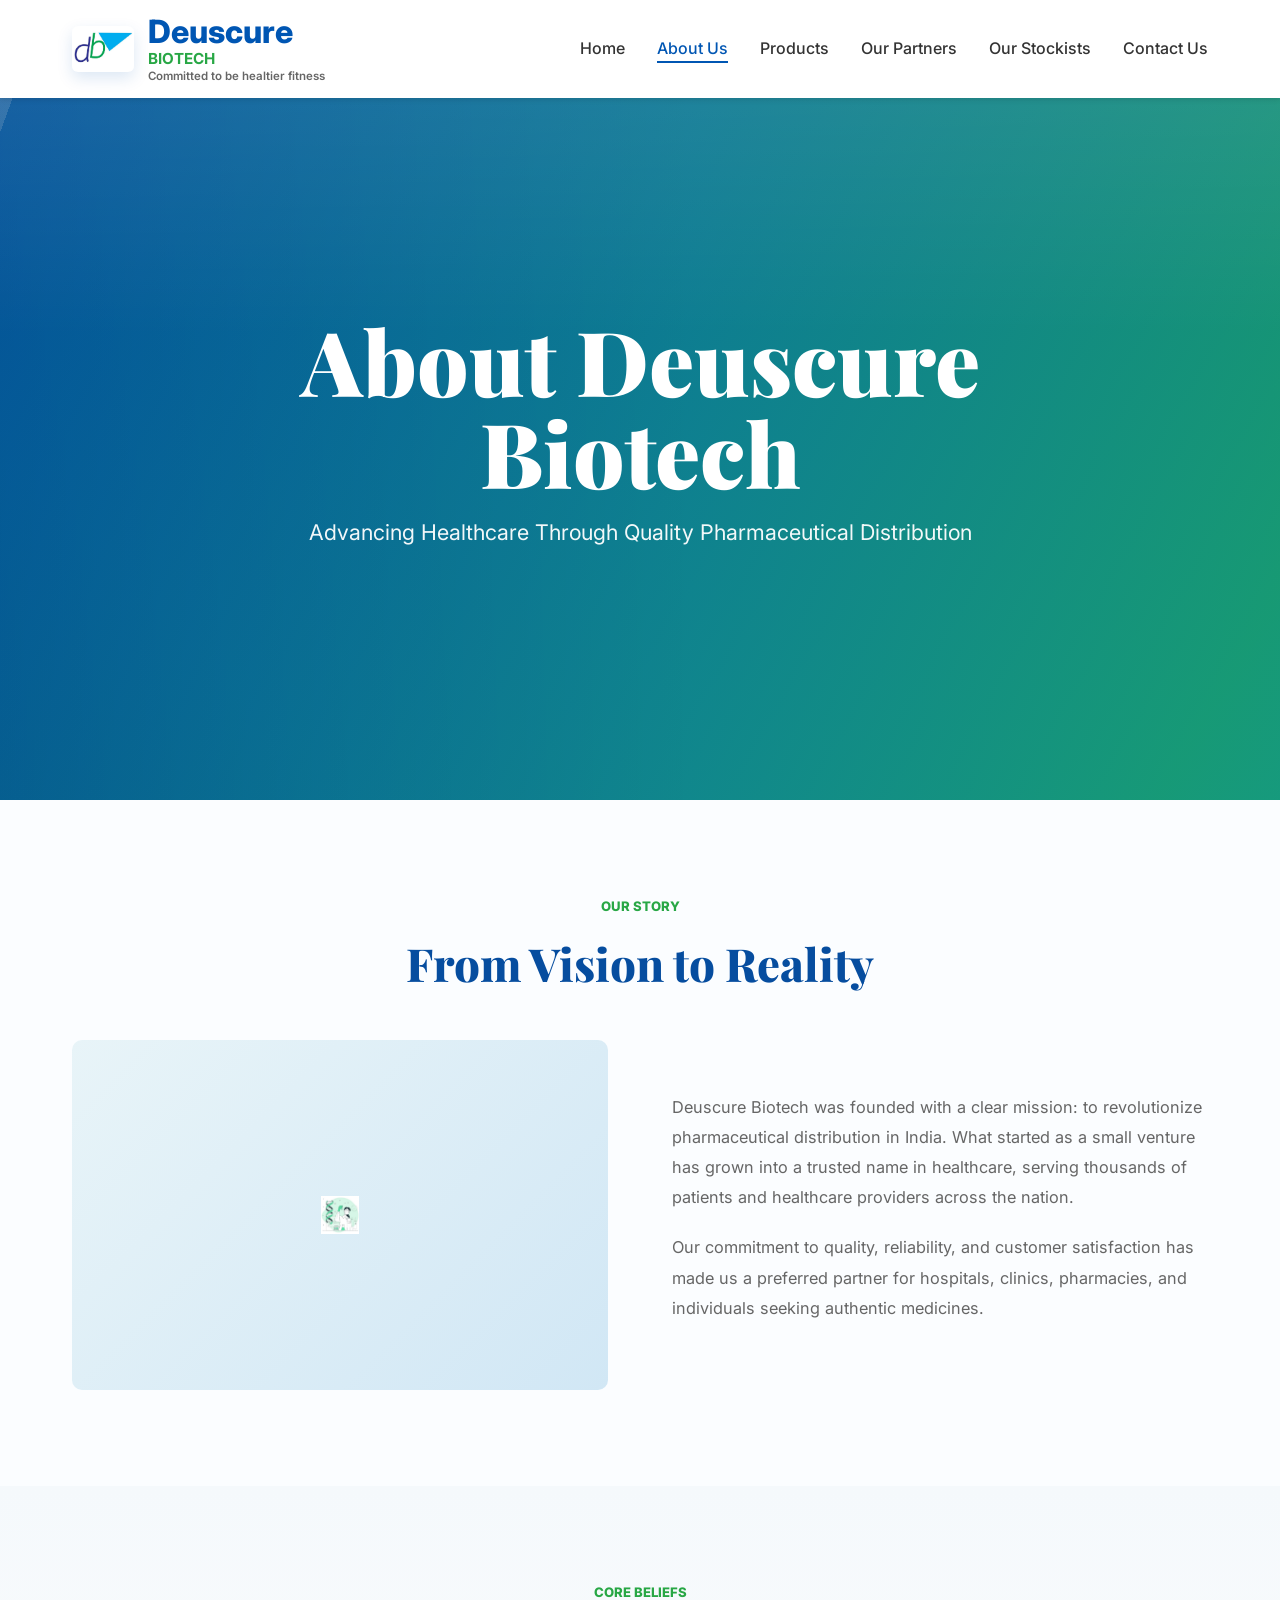
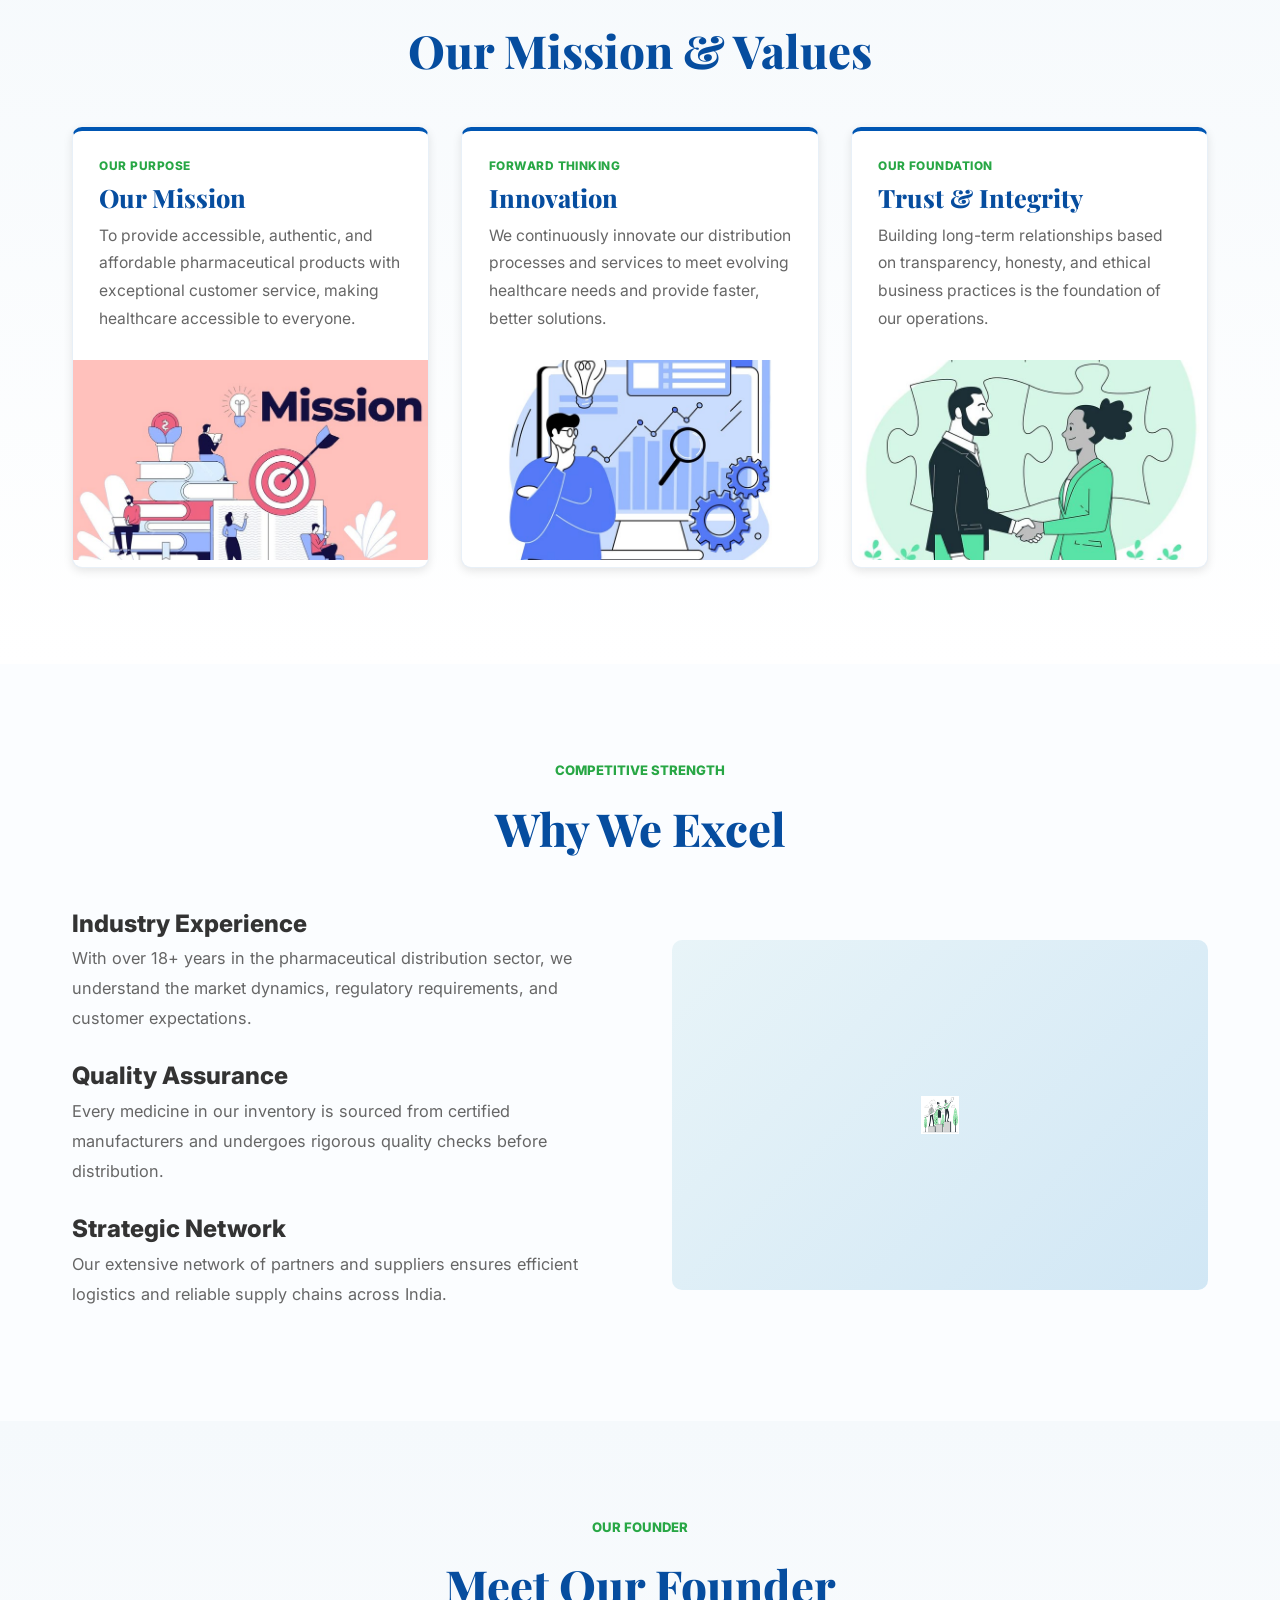
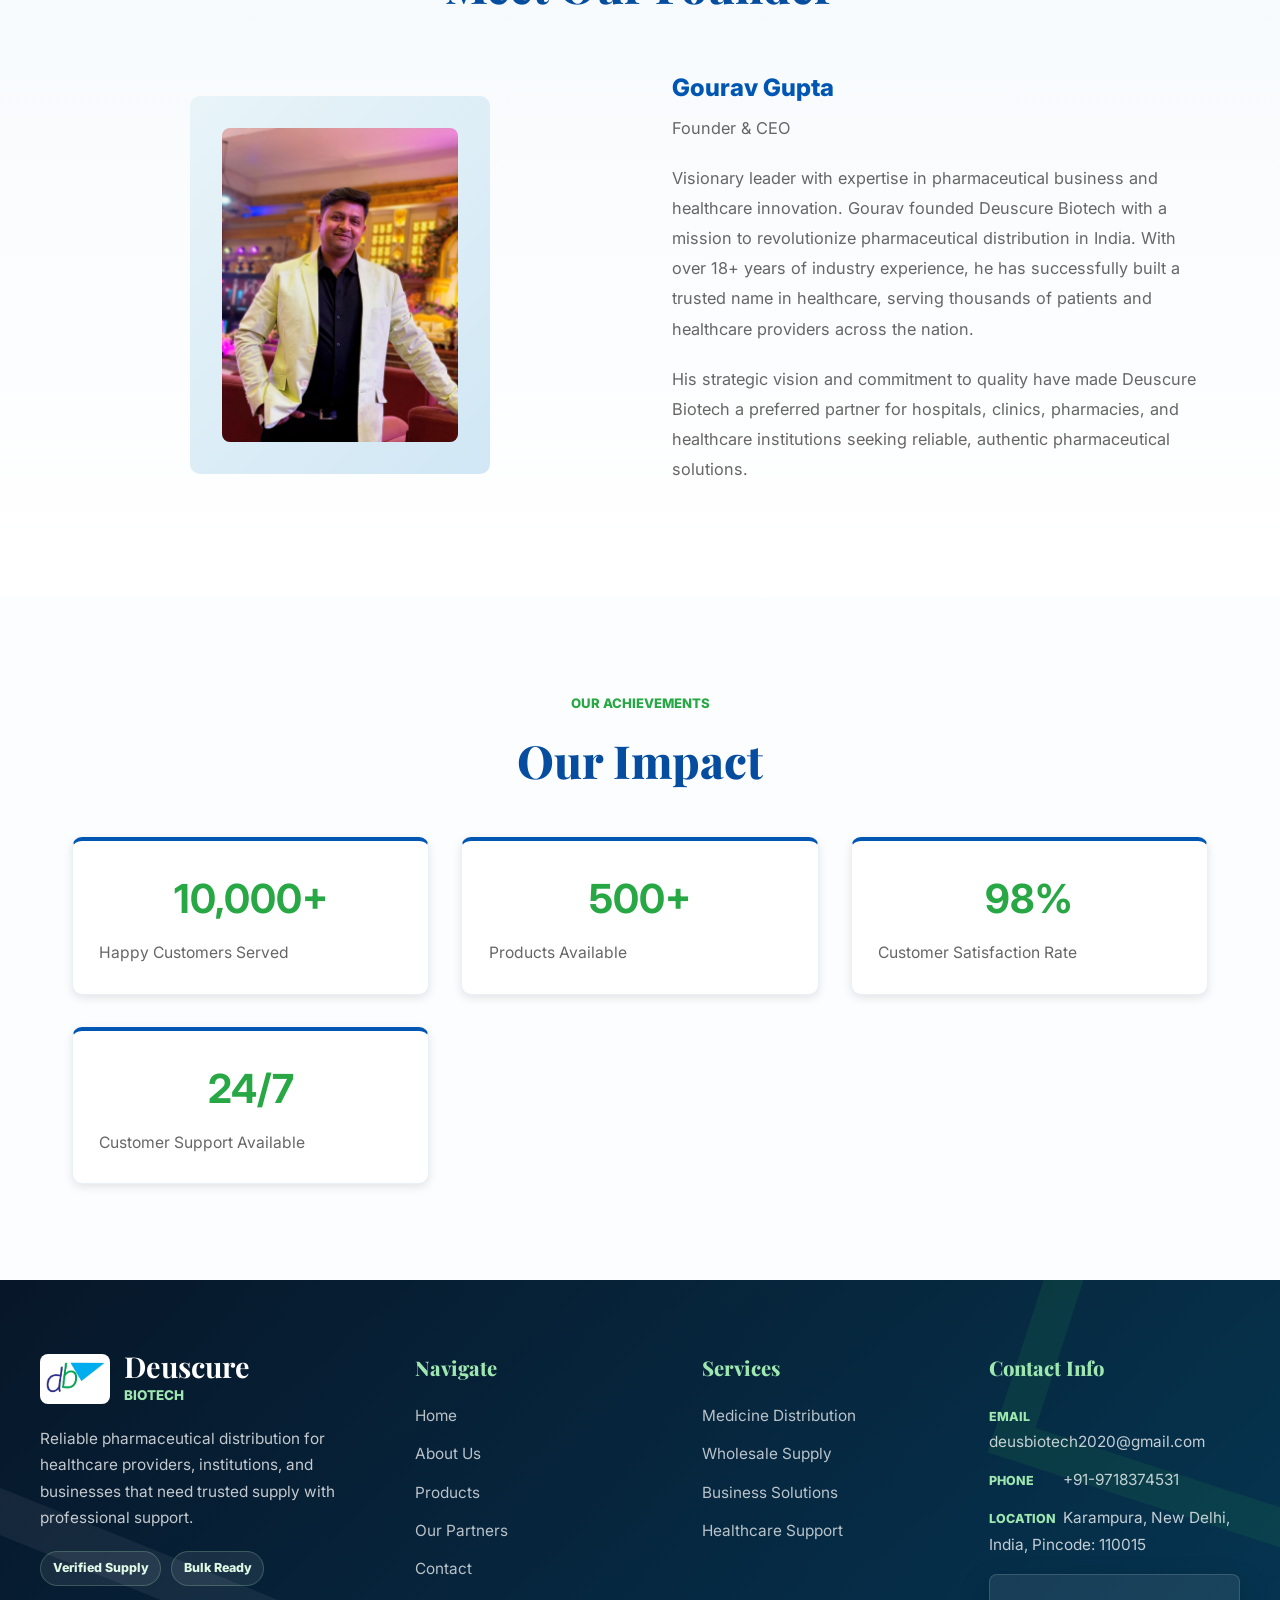
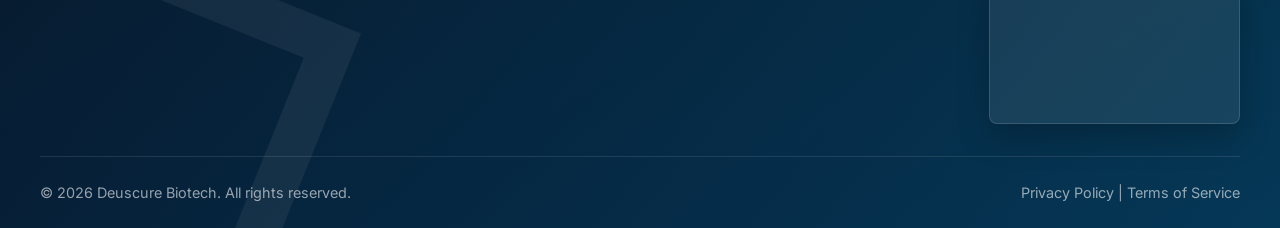
==== commit e5e96794: "Updates style" ====
--- a/about.html
+++ b/about.html
@@ -69,7 +69,7 @@
         <h2 class="section-title">From Vision to Reality</h2>
         <div class="about-grid landing-trust-grid" style="margin-top: 2.5rem;">
             <div class="about-image">
-                <img src="IMAGES/ABOUT-US/Our Story.jpg" alt="Our Story - Deuscure Biotech journey">
+                <img src="IMAGES/ABOUT-US/Our Story.jpg" alt="Our Story - Deuscure Biotech journey", width="38vh", height="38vh">
             </div>
             <div class="about-content">
                 <p>Deuscure Biotech was founded with a clear mission: to revolutionize pharmaceutical distribution in India. What started as a small venture has grown into a trusted name in healthcare, serving thousands of patients and healthcare providers across the nation.</p>
@@ -131,7 +131,7 @@
                 <p>Our extensive network of partners and suppliers ensures efficient logistics and reliable supply chains across India.</p>
             </div>
             <div class="about-image">
-                <img src="IMAGES/ABOUT-US/Competitive Strength.jpg" alt="Competitive Strength - Why We Excel">
+                <img src="IMAGES/ABOUT-US/Competitive Strength.jpg" alt="Competitive Strength - Why We Excel", width="38vh", height="38vh">
             </div>
         </div>
     </section>
--- a/styles.css
+++ b/styles.css
@@ -2380,6 +2380,23 @@
     grid-template-columns: 1fr;
   }
 
+  .about-image {
+    width: 100%;
+    max-width: 100%;
+    overflow: hidden;
+    border-radius: 12px;
+  }
+
+  .about-image img {
+    width: 100%;
+    max-width: 100%;
+    height: auto;
+    max-height: 280px;
+    object-fit: cover;
+    display: block;
+    border-radius: 12px;
+  }
+
   .stock-item {
     grid-template-columns: 1fr;
     gap: 0.5rem;
